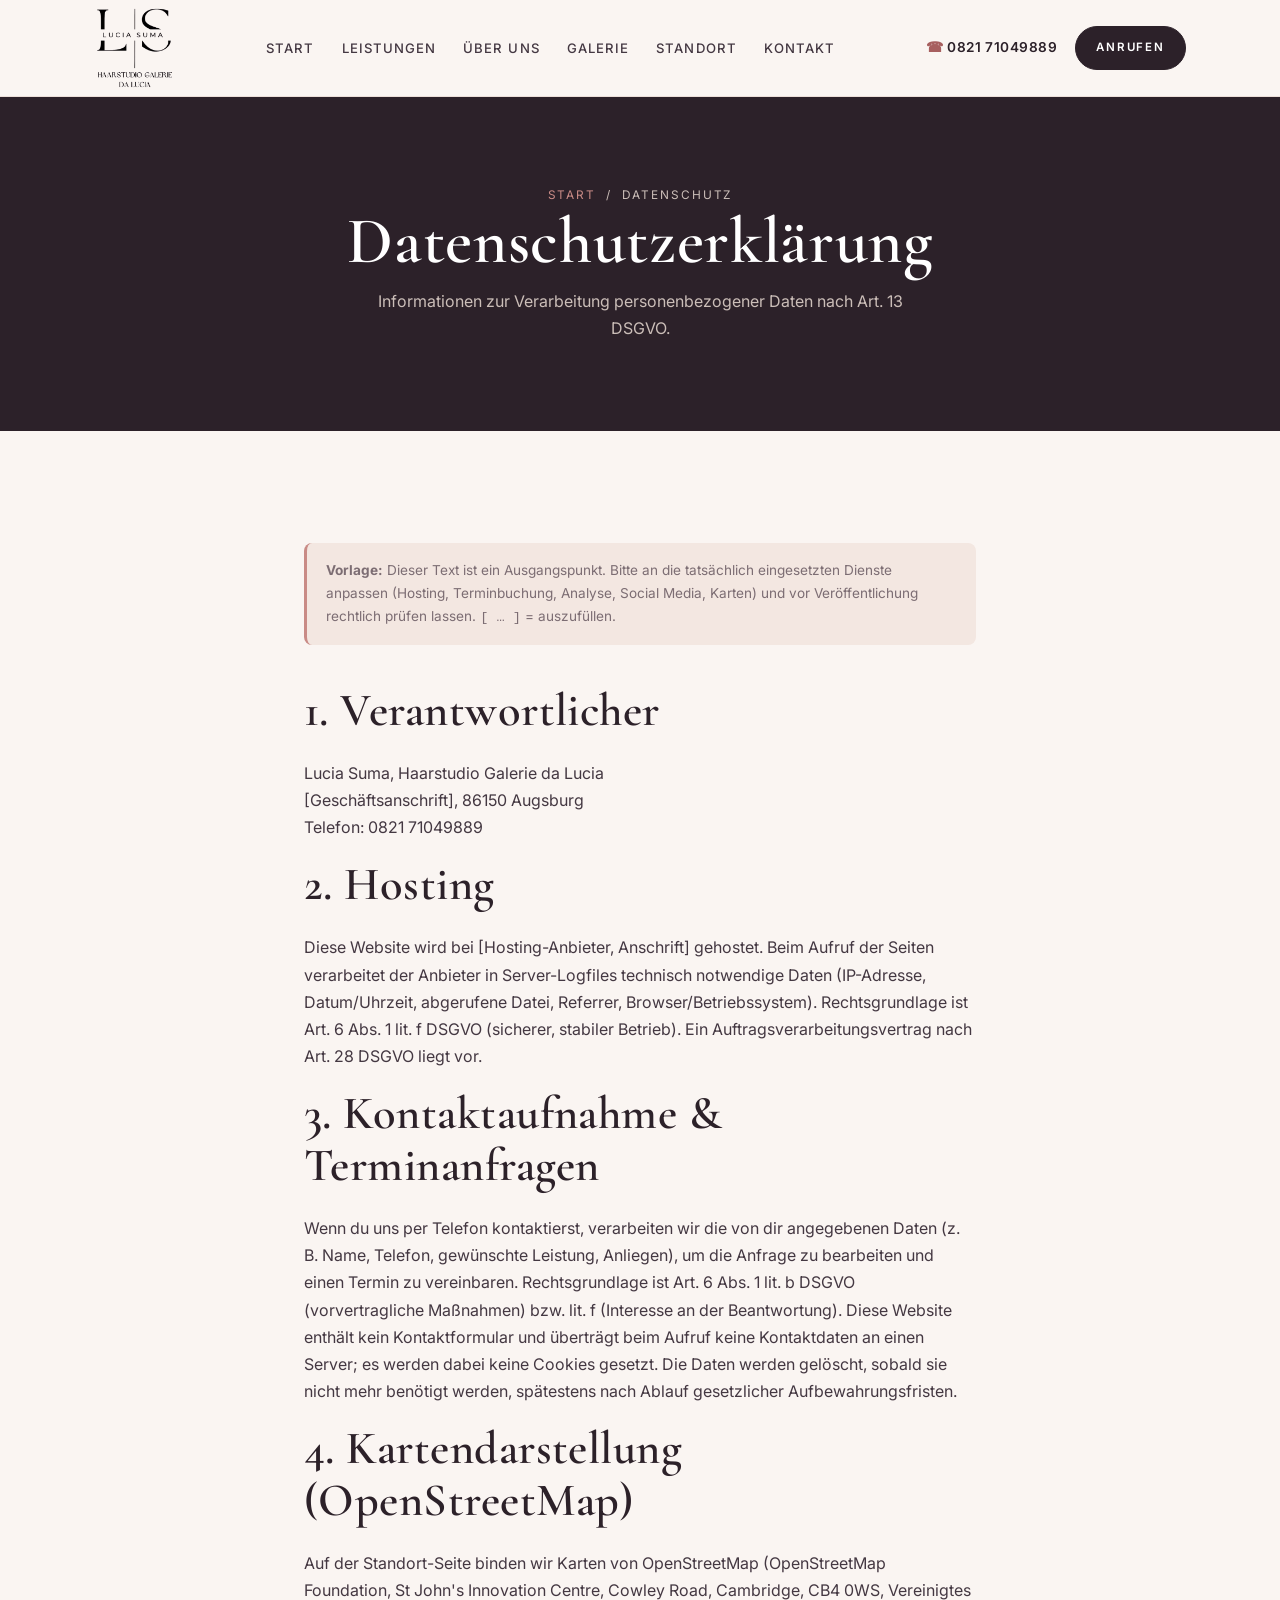
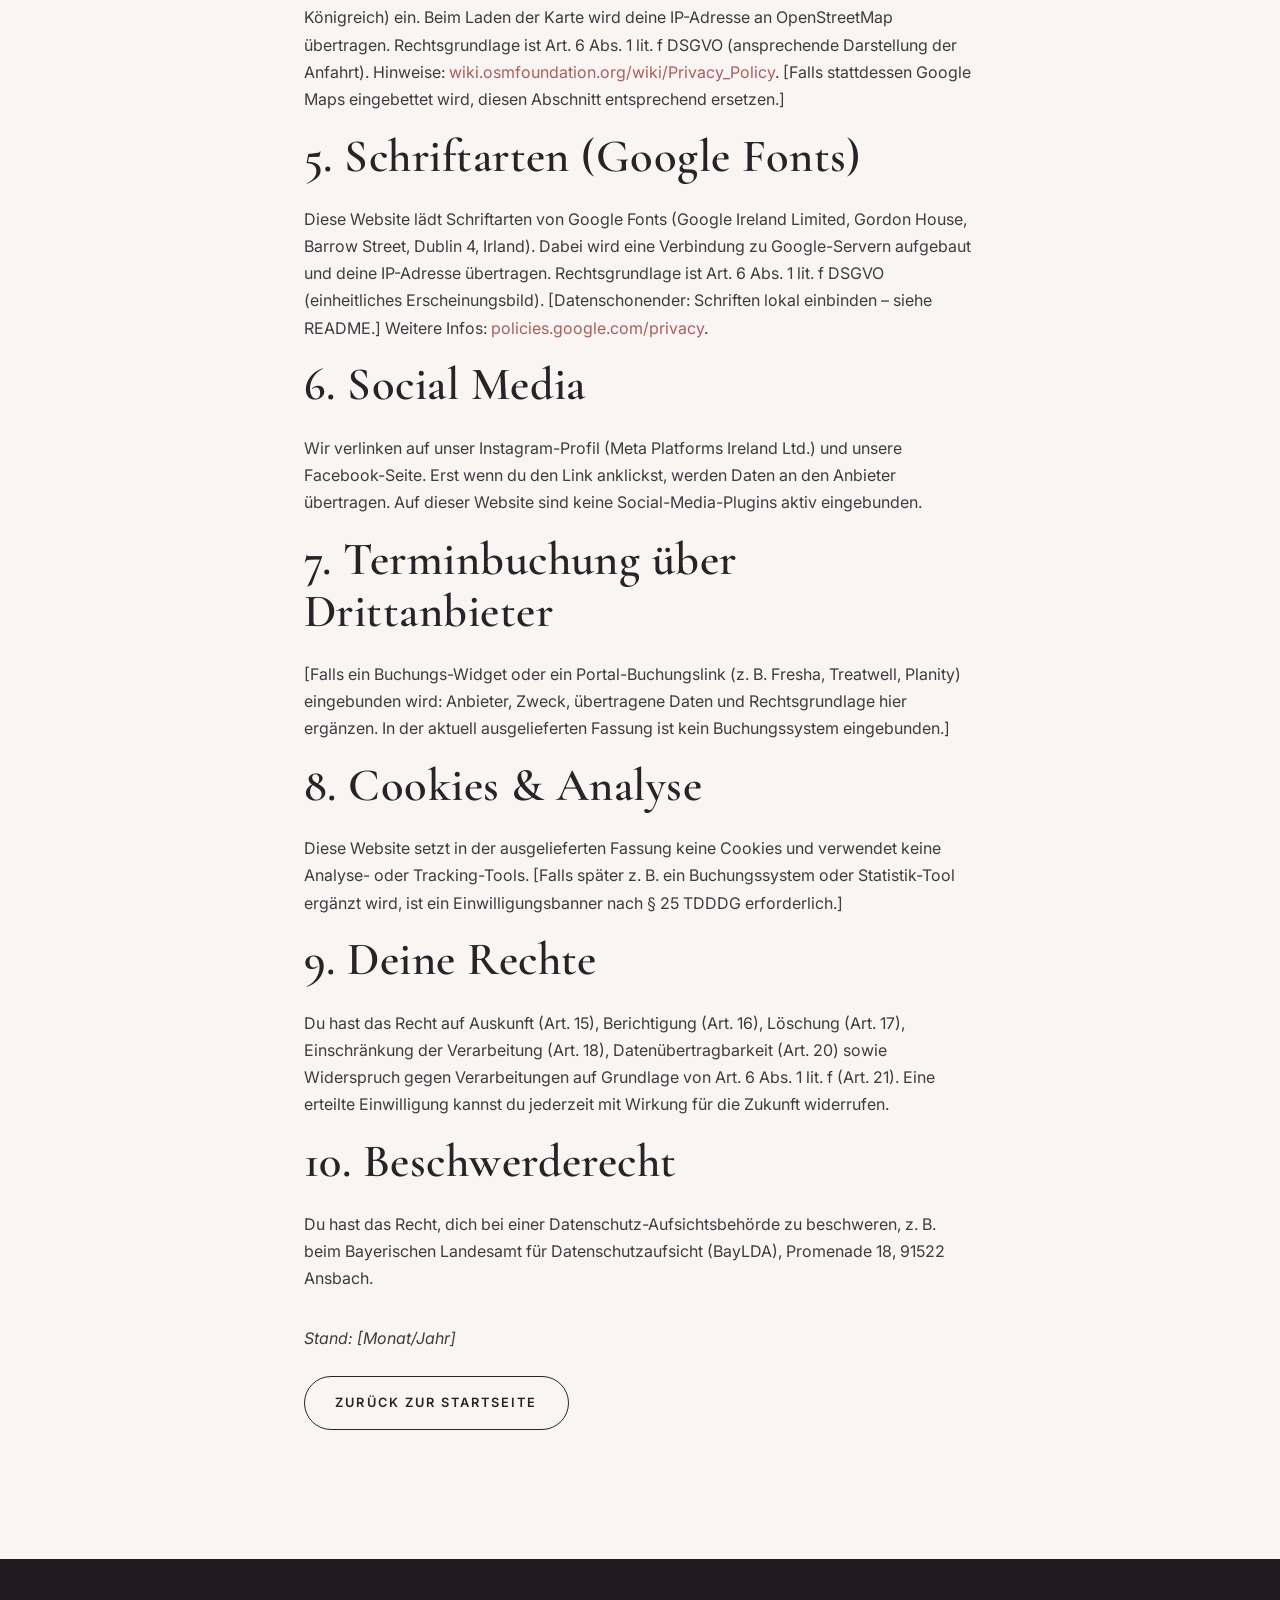
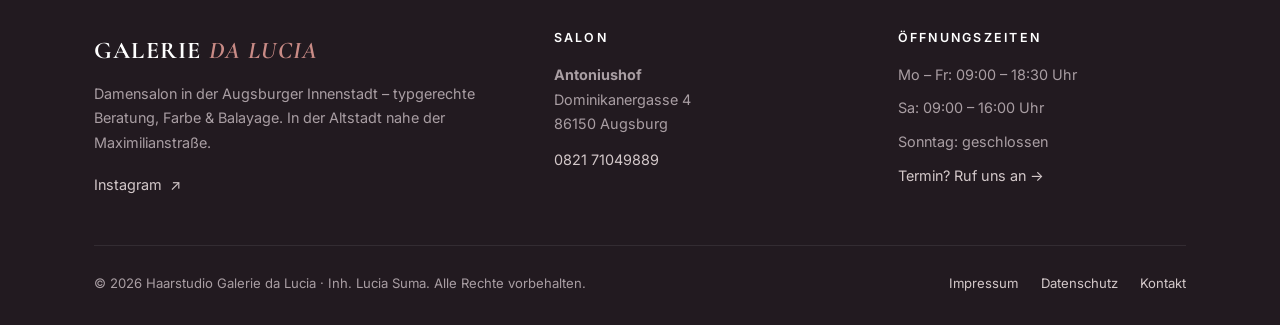
==== datenschutz.html @ c8b7c2e0 "Initial commit: Haarstudio Galerie da Lucia website Co-Authored-By: Claude Sonnet 5 <noreply@anthrop" ====
<!DOCTYPE html>
<html lang="de">
<head>
<meta charset="utf-8">
<meta name="viewport" content="width=device-width, initial-scale=1">
<title>Datenschutzerklärung – Haarstudio Galerie da Lucia</title>
<meta name="description" content="Datenschutzerklärung von Haarstudio Galerie da Lucia, Augsburg.">
<meta name="robots" content="noindex">
<link rel="icon" href="assets/img/favicon.svg" type="image/svg+xml">
<link rel="preconnect" href="https://fonts.googleapis.com">
<link rel="preconnect" href="https://fonts.gstatic.com" crossorigin>
<link href="https://fonts.googleapis.com/css2?family=Cormorant+Garamond:ital,wght@0,500;0,600;0,700;1,500;1,600;1,700&family=Inter:wght@400;500;600&display=swap" rel="stylesheet">
<link rel="stylesheet" href="css/style.css">
</head>
<body>

<header class="site-header">
  <div class="container site-header__inner">
    <a href="index.html" class="brand" aria-label="Haarstudio Galerie da Lucia – Lucia Suma"><img class="brand__logo" src="assets/img/logo.png" width="580" height="601" alt="Haarstudio Galerie da Lucia – Lucia Suma"></a>
    <nav class="nav" id="nav" aria-label="Hauptnavigation">
      <a href="index.html">Start</a>
      <a href="leistungen.html">Leistungen</a>
      <a href="ueber-uns.html">Über uns</a>
      <a href="galerie.html">Galerie</a>
      <a href="standorte.html">Standort</a>
      <a href="kontakt.html">Kontakt</a>
    </nav>
    <div class="header-actions">
      <a href="tel:+4982171049889" class="header-phone">0821 71049889</a>
      <a href="tel:+4982171049889" class="btn btn--sm">Anrufen</a>
      <button class="nav-toggle" aria-label="Menü öffnen" aria-expanded="false" aria-controls="nav"><span></span></button>
    </div>
  </div>
</header>

<main>
  <section class="page-hero">
    <div class="container">
      <p class="breadcrumb"><a href="index.html">Start</a> &nbsp;/&nbsp; Datenschutz</p>
      <h1>Datenschutzerklärung</h1>
      <p>Informationen zur Verarbeitung personenbezogener Daten nach Art. 13 DSGVO.</p>
    </div>
  </section>

  <section>
    <div class="container" style="max-width:760px">

      <p class="price-note" style="margin-bottom:2.5rem">
        <strong>Vorlage:</strong> Dieser Text ist ein Ausgangspunkt. Bitte an die tatsächlich eingesetzten Dienste anpassen (Hosting, Terminbuchung, Analyse, Social Media, Karten) und vor Veröffentlichung rechtlich prüfen lassen. <code>[ … ]</code> = auszufüllen.
      </p>

      <h2>1. Verantwortlicher</h2>
      <p>
        Lucia Suma, Haarstudio Galerie da Lucia<br>
        [Geschäftsanschrift], 86150 Augsburg<br>
        Telefon: 0821 71049889
      </p>

      <h2>2. Hosting</h2>
      <p>Diese Website wird bei [Hosting-Anbieter, Anschrift] gehostet. Beim Aufruf der Seiten verarbeitet der Anbieter in Server-Logfiles technisch notwendige Daten (IP-Adresse, Datum/Uhrzeit, abgerufene Datei, Referrer, Browser/Betriebssystem). Rechtsgrundlage ist Art. 6 Abs. 1 lit. f DSGVO (sicherer, stabiler Betrieb). Ein Auftragsverarbeitungsvertrag nach Art. 28 DSGVO liegt vor.</p>

      <h2>3. Kontaktaufnahme &amp; Terminanfragen</h2>
      <p>Wenn du uns per Telefon kontaktierst, verarbeiten wir die von dir angegebenen Daten (z. B. Name, Telefon, gewünschte Leistung, Anliegen), um die Anfrage zu bearbeiten und einen Termin zu vereinbaren. Rechtsgrundlage ist Art. 6 Abs. 1 lit. b DSGVO (vorvertragliche Maßnahmen) bzw. lit. f (Interesse an der Beantwortung). Diese Website enthält kein Kontaktformular und überträgt beim Aufruf keine Kontaktdaten an einen Server; es werden dabei keine Cookies gesetzt. Die Daten werden gelöscht, sobald sie nicht mehr benötigt werden, spätestens nach Ablauf gesetzlicher Aufbewahrungsfristen.</p>

      <h2>4. Kartendarstellung (OpenStreetMap)</h2>
      <p>Auf der Standort-Seite binden wir Karten von OpenStreetMap (OpenStreetMap Foundation, St John's Innovation Centre, Cowley Road, Cambridge, CB4 0WS, Vereinigtes Königreich) ein. Beim Laden der Karte wird deine IP-Adresse an OpenStreetMap übertragen. Rechtsgrundlage ist Art. 6 Abs. 1 lit. f DSGVO (ansprechende Darstellung der Anfahrt). Hinweise: <a href="https://wiki.osmfoundation.org/wiki/Privacy_Policy" target="_blank" rel="noopener">wiki.osmfoundation.org/wiki/Privacy_Policy</a>. [Falls stattdessen Google Maps eingebettet wird, diesen Abschnitt entsprechend ersetzen.]</p>

      <h2>5. Schriftarten (Google Fonts)</h2>
      <p>Diese Website lädt Schriftarten von Google Fonts (Google Ireland Limited, Gordon House, Barrow Street, Dublin 4, Irland). Dabei wird eine Verbindung zu Google-Servern aufgebaut und deine IP-Adresse übertragen. Rechtsgrundlage ist Art. 6 Abs. 1 lit. f DSGVO (einheitliches Erscheinungsbild). [Datenschonender: Schriften lokal einbinden – siehe README.] Weitere Infos: <a href="https://policies.google.com/privacy" target="_blank" rel="noopener">policies.google.com/privacy</a>.</p>

      <h2>6. Social Media</h2>
      <p>Wir verlinken auf unser Instagram-Profil (Meta Platforms Ireland Ltd.) und unsere Facebook-Seite. Erst wenn du den Link anklickst, werden Daten an den Anbieter übertragen. Auf dieser Website sind keine Social-Media-Plugins aktiv eingebunden.</p>

      <h2>7. Terminbuchung über Drittanbieter</h2>
      <p>[Falls ein Buchungs-Widget oder ein Portal-Buchungslink (z. B. Fresha, Treatwell, Planity) eingebunden wird: Anbieter, Zweck, übertragene Daten und Rechtsgrundlage hier ergänzen. In der aktuell ausgelieferten Fassung ist kein Buchungssystem eingebunden.]</p>

      <h2>8. Cookies &amp; Analyse</h2>
      <p>Diese Website setzt in der ausgelieferten Fassung keine Cookies und verwendet keine Analyse- oder Tracking-Tools. [Falls später z. B. ein Buchungssystem oder Statistik-Tool ergänzt wird, ist ein Einwilligungsbanner nach § 25 TDDDG erforderlich.]</p>

      <h2>9. Deine Rechte</h2>
      <p>Du hast das Recht auf Auskunft (Art. 15), Berichtigung (Art. 16), Löschung (Art. 17), Einschränkung der Verarbeitung (Art. 18), Datenübertragbarkeit (Art. 20) sowie Widerspruch gegen Verarbeitungen auf Grundlage von Art. 6 Abs. 1 lit. f (Art. 21). Eine erteilte Einwilligung kannst du jederzeit mit Wirkung für die Zukunft widerrufen.</p>

      <h2>10. Beschwerderecht</h2>
      <p>Du hast das Recht, dich bei einer Datenschutz-Aufsichtsbehörde zu beschweren, z. B. beim Bayerischen Landesamt für Datenschutzaufsicht (BayLDA), Promenade 18, 91522 Ansbach.</p>

      <p style="margin-top:2rem"><em>Stand: [Monat/Jahr]</em></p>
      <p style="margin-top:1.5rem"><a href="index.html" class="btn btn--ghost">Zurück zur Startseite</a></p>
    </div>
  </section>
</main>

<footer class="site-footer">
  <div class="container">
    <div class="footer-grid">
      <div>
        <div class="footer-brand">Galerie <span>da&nbsp;Lucia</span></div>
        <p>Damensalon in der Augsburger Innenstadt – typgerechte Beratung, Farbe &amp; Balayage. In der Altstadt nahe der Maximilianstraße.</p>
        <a href="https://www.instagram.com/haarstudio_galerie_da_lucia/" target="_blank" rel="noopener">Instagram &nbsp;↗</a>
      </div>
      <div>
        <h4>Salon</h4>
        <ul>
          <li><strong>Antoniushof</strong><br>Dominikanergasse 4<br>86150 Augsburg</li>
          <li style="margin-top:.7rem"><a href="tel:+4982171049889">0821 71049889</a></li>
        </ul>
      </div>
      <div>
        <h4>Öffnungszeiten</h4>
        <ul>
          <li>Mo – Fr: 09:00 – 18:30 Uhr</li>
          <li>Sa: 09:00 – 16:00 Uhr</li>
          <li>Sonntag: geschlossen</li>
          <li style="margin-top:.6rem"><a href="tel:+4982171049889">Termin? Ruf uns an →</a></li>
        </ul>
      </div>
    </div>
    <div class="footer-bottom">
      <span>© <span data-year>2026</span> Haarstudio Galerie da Lucia · Inh. Lucia Suma. Alle Rechte vorbehalten.</span>
      <nav>
        <a href="impressum.html">Impressum</a>
        <a href="datenschutz.html">Datenschutz</a>
        <a href="kontakt.html">Kontakt</a>
      </nav>
    </div>
  </div>
</footer>

<script src="js/main.js"></script>
</body>
</html>
---- css/style.css ----
/* =========================================================
   Haarstudio Galerie da Lucia – Stylesheet
   Damensalon · Augsburg · Antoniushof (nahe Maximilianstraße)
   ========================================================= */

/* ---------- Design Tokens ---------- */
:root {
  --ink:        #2c2129;
  --ink-soft:   #443842;
  --muted:      #7c6d73;
  --line:       #ecdfd9;
  --paper:      #faf5f2;
  --paper-2:    #f3e7e1;
  --white:      #ffffff;

  --rose:       #c98b86;
  --rose-dark:  #a75f5f;
  --rose-tint:  #f4e3df;
  --gold:       #c7a875;
  --gold-dark:  #a9884f;

  --maxw: 1180px;
  --gutter: clamp(1.1rem, 4vw, 2.75rem);
  --radius: 8px;
  --radius-lg: 16px;
  --shadow: 0 20px 55px -24px rgba(44, 33, 41, .38);
  --shadow-sm: 0 12px 32px -20px rgba(44, 33, 41, .45);

  --font-head: "Cormorant Garamond", "Iowan Old Style", Georgia, serif;
  --font-body: "Inter", -apple-system, BlinkMacSystemFont, "Segoe UI", Roboto, sans-serif;

  --ease: cubic-bezier(.4, 0, .2, 1);
}

/* ---------- Reset / Base ---------- */
* { box-sizing: border-box; }

html { scroll-behavior: smooth; -webkit-text-size-adjust: 100%; }

body {
  margin: 0;
  font-family: var(--font-body);
  font-size: 1rem;
  line-height: 1.7;
  color: var(--ink-soft);
  background: var(--paper);
  -webkit-font-smoothing: antialiased;
}

img { max-width: 100%; height: auto; display: block; }

a { color: var(--rose-dark); text-decoration: none; transition: color .2s var(--ease); }
a:hover { color: var(--ink); }

h1, h2, h3, h4 {
  font-family: var(--font-head);
  color: var(--ink);
  font-weight: 600;
  line-height: 1.12;
  margin: 0 0 .5em;
  letter-spacing: .01em;
}

h1 { font-size: clamp(2.4rem, 6vw, 4.1rem); }
h2 { font-size: clamp(1.9rem, 4.4vw, 2.9rem); }
h3 { font-size: clamp(1.25rem, 2.6vw, 1.6rem); }

p { margin: 0 0 1.1rem; }

ul { margin: 0 0 1.1rem; padding-left: 1.2rem; }

hr { border: 0; border-top: 1px solid var(--line); margin: 2.5rem 0; }

.container {
  width: 100%;
  max-width: var(--maxw);
  margin-inline: auto;
  padding-inline: var(--gutter);
}

section { padding-block: clamp(3.5rem, 9vw, 7rem); }

.section-tint { background: var(--paper-2); }
.section-ink {
  background: var(--ink);
  color: #e6dbd4;
}
.section-ink h1, .section-ink h2, .section-ink h3 { color: var(--white); }

.eyebrow {
  display: inline-block;
  font-family: var(--font-body);
  font-size: .74rem;
  letter-spacing: .28em;
  text-transform: uppercase;
  color: var(--rose-dark);
  margin-bottom: 1rem;
  font-weight: 600;
}
.section-ink .eyebrow { color: var(--rose); }

.lead {
  font-size: clamp(1.05rem, 2vw, 1.22rem);
  color: var(--muted);
  max-width: 60ch;
}
.section-ink .lead { color: #ccbfb9; }

.text-center { text-align: center; }
.mx-auto { margin-inline: auto; }

/* ---------- Buttons ---------- */
.btn {
  display: inline-flex;
  align-items: center;
  gap: .55rem;
  padding: .95rem 1.9rem;
  font-family: var(--font-body);
  font-size: .8rem;
  font-weight: 600;
  letter-spacing: .16em;
  text-transform: uppercase;
  border: 1px solid var(--ink);
  background: var(--ink);
  color: var(--white);
  border-radius: 999px;
  cursor: pointer;
  transition: background .22s var(--ease), color .22s var(--ease), border-color .22s var(--ease), transform .22s var(--ease);
}
.btn:hover { background: var(--rose-dark); border-color: var(--rose-dark); color: var(--white); transform: translateY(-2px); }

.btn--ghost { background: transparent; color: var(--ink); }
.btn--ghost:hover { background: var(--ink); color: var(--white); }

.btn--light {
  background: var(--white);
  color: var(--ink);
  border-color: var(--white);
}
.btn--light:hover { background: var(--rose); border-color: var(--rose); color: var(--ink); }

.btn--sm { padding: .7rem 1.25rem; font-size: .72rem; }

/* ---------- Header ---------- */
.site-header {
  position: sticky;
  top: 0;
  z-index: 100;
  background: rgba(250, 245, 242, .92);
  backdrop-filter: blur(10px);
  border-bottom: 1px solid var(--line);
  transition: transform .35s ease;
  will-change: transform;
}
.site-header.is-hidden {
  transform: translateY(-100%);
}
body.nav-open .site-header {
  transform: none;
}
@media (prefers-reduced-motion: reduce) {
  .site-header { transition: none; }
}
.site-header__inner {
  display: flex;
  align-items: center;
  justify-content: space-between;
  gap: 1.5rem;
  min-height: 96px;
}
.brand {
  display: inline-flex;
  align-items: center;
  flex: none;
  line-height: 0;
}
.brand__logo {
  display: block;
  height: 84px;
  width: auto;
}

.nav {
  display: flex;
  align-items: center;
  gap: 1.7rem;
}
.nav a {
  font-size: .82rem;
  font-weight: 500;
  letter-spacing: .08em;
  color: var(--ink-soft);
  text-transform: uppercase;
  padding: .3rem 0;
  position: relative;
}
.nav a::after {
  content: "";
  position: absolute;
  left: 0; bottom: -3px;
  width: 0; height: 1.5px;
  background: var(--rose-dark);
  transition: width .25s var(--ease);
}
.nav a:hover::after,
.nav a[aria-current="page"]::after { width: 100%; }
.nav a[aria-current="page"] { color: var(--ink); }

.header-actions { display: flex; align-items: center; gap: 1.1rem; }
.header-phone {
  font-weight: 600;
  font-size: .85rem;
  letter-spacing: .04em;
  color: var(--ink);
  white-space: nowrap;
}
.header-phone::before { content: "\260E  "; color: var(--rose-dark); }

.nav-toggle {
  display: none;
  width: 44px; height: 44px;
  border: 1px solid var(--line);
  background: var(--white);
  border-radius: var(--radius);
  cursor: pointer;
  padding: 0;
}
.nav-toggle span,
.nav-toggle span::before,
.nav-toggle span::after {
  display: block;
  width: 20px; height: 2px;
  background: var(--ink);
  margin-inline: auto;
  position: relative;
  transition: transform .25s var(--ease), opacity .25s var(--ease);
}
.nav-toggle span::before { content: ""; position: absolute; top: -6px; left: 0; }
.nav-toggle span::after  { content: ""; position: absolute; top: 6px;  left: 0; }
.nav-open .nav-toggle span { background: transparent; }
.nav-open .nav-toggle span::before { transform: translateY(6px) rotate(45deg); }
.nav-open .nav-toggle span::after  { transform: translateY(-6px) rotate(-45deg); }

/* ---------- Hero ---------- */
.hero {
  position: relative;
  min-height: min(88vh, 780px);
  display: flex;
  align-items: flex-end;
  color: var(--white);
  overflow: hidden;
}
.hero__bg { position: absolute; inset: 0; z-index: 0; }
.hero__img {
  width: 100%;
  height: 100%;
  object-fit: cover;
  object-position: center;
  display: block;
}
.hero__bg::after {
  content: "";
  position: absolute;
  inset: 0;
  background:
    linear-gradient(
      95deg,
      rgba(28, 21, 26, .58) 0%,
      rgba(28, 21, 26, .38) 34%,
      rgba(28, 21, 26, .12) 64%,
      rgba(28, 21, 26, .02) 100%
    ),
    linear-gradient(
      180deg,
      rgba(28, 21, 26, .06) 0%,
      rgba(28, 21, 26, .16) 45%,
      rgba(28, 21, 26, .60) 100%
    );
}
.hero__inner {
  position: relative;
  z-index: 1;
  padding-block: clamp(2.5rem, 8vw, 5.5rem);
}
.hero h1 {
  color: var(--white);
  max-width: 18ch;
  margin-bottom: .35em;
  text-shadow: 0 2px 20px rgba(28, 21, 26, .4);
}
.hero h1 em { font-style: italic; color: var(--rose); }
.hero p {
  max-width: 50ch;
  font-size: clamp(1rem, 2vw, 1.2rem);
  color: #f3ece8;
  text-shadow: 0 1px 3px rgba(28, 21, 26, .55), 0 2px 18px rgba(28, 21, 26, .5);
}
.hero__cta { display: flex; flex-wrap: wrap; gap: 1rem; margin-top: 1.8rem; }
.hero .btn--ghost {
  background: transparent;
  color: var(--white);
  border-color: rgba(255, 255, 255, .6);
}
.hero .btn--ghost:hover { background: var(--white); color: var(--ink); border-color: var(--white); }

.rating-badge {
  display: inline-flex;
  align-items: center;
  gap: .7rem;
  background: rgba(255,255,255,.12);
  border: 1px solid rgba(255,255,255,.28);
  backdrop-filter: blur(4px);
  padding: .6rem 1.1rem;
  border-radius: 999px;
  font-size: .85rem;
  margin-bottom: 1.6rem;
}
.rating-badge .stars { color: var(--rose); letter-spacing: .1em; }
.rating-badge strong { font-weight: 600; }

/* ---------- Info Bar ---------- */
.infobar {
  background: var(--ink);
  color: #e6dbd4;
  font-size: .82rem;
  letter-spacing: .04em;
}
.infobar .container {
  display: flex;
  flex-wrap: wrap;
  gap: .6rem 2.2rem;
  justify-content: center;
  padding-block: .9rem;
  text-align: center;
}
.infobar strong { color: var(--white); font-weight: 600; }
.infobar span { display: inline-flex; align-items: center; gap: .5rem; }

/* ---------- Layout helpers ---------- */
.split {
  display: grid;
  grid-template-columns: 1fr 1fr;
  gap: clamp(2rem, 6vw, 4.5rem);
  align-items: center;
}
.split--media-right .split__media { order: 2; }
.split__media img {
  border-radius: var(--radius-lg);
  box-shadow: var(--shadow);
  width: 100%;
  object-fit: cover;
}

.section-head { max-width: 46rem; margin-bottom: clamp(2rem, 5vw, 3.5rem); }
.section-head.text-center { margin-inline: auto; }

/* ---------- Stat row ---------- */
.stats {
  display: grid;
  grid-template-columns: repeat(3, 1fr);
  gap: clamp(1.5rem, 4vw, 3rem);
  text-align: center;
}
.stat__num {
  font-family: var(--font-head);
  font-size: clamp(2.4rem, 5vw, 3.4rem);
  color: var(--rose);
  line-height: 1;
  display: block;
}
.stat__label {
  font-size: .78rem;
  letter-spacing: .18em;
  text-transform: uppercase;
  color: var(--muted);
}
.section-ink .stat__label { color: #cbbeb8; }

/* ---------- Service cards ---------- */
.card-grid {
  display: grid;
  grid-template-columns: repeat(auto-fit, minmax(260px, 1fr));
  gap: clamp(1.2rem, 3vw, 2rem);
}
.card-grid--4 { grid-template-columns: 1fr; }
@media (min-width: 640px) { .card-grid--4 { grid-template-columns: repeat(2, 1fr); } }
@media (min-width: 1080px) { .card-grid--4 { grid-template-columns: repeat(4, 1fr); } }
.service-card {
  border-top: 1px solid var(--line);
  padding-top: 1.6rem;
}
.service-card__icon {
  width: 22px; height: 22px;
  display: grid; place-items: center;
  color: var(--rose-dark);
  margin-bottom: 1rem;
}
.service-card__icon svg { width: 22px; height: 22px; }
.service-card h3 { margin-bottom: .5rem; font-size: 1.2rem; }
.service-card p { font-size: .95rem; color: var(--muted); margin-bottom: 0; line-height: 1.6; }

/* Helle Ghost-Variante für dunkle (.section-ink) Abschnitte */
.service-card--ghost {
  border-top: 1px solid rgba(255, 255, 255, .18);
}
.service-card--ghost .service-card__icon {
  color: var(--rose);
}
.service-card--ghost h3 { color: var(--white); }
.service-card--ghost p { color: #cbbeb8; }

/* ---------- Leistungen-Index (Startseite) ---------- */
.services {
  display: grid;
  grid-template-columns: minmax(0, 20rem) 1fr;
  gap: clamp(2rem, 7vw, 6rem);
  align-items: start;
}
.services__intro { position: sticky; top: 7.5rem; }
.services__intro .eyebrow { margin-bottom: 1rem; }
.services__intro h2 { margin-bottom: .6rem; }
.services__intro .btn { margin-top: 1.6rem; }

.services__list {
  list-style: none;
  margin: 0;
  padding: 0;
  border-top: 1px solid var(--line);
}
.service-row {
  display: grid;
  grid-template-columns: 3rem 1fr;
  gap: 0 1.75rem;
  padding: 1.6rem 0;
  border-bottom: 1px solid var(--line);
  transition: padding-left .3s var(--ease), border-color .3s var(--ease);
}
.service-row:hover { padding-left: .5rem; border-bottom-color: var(--rose); }
.service-row__no {
  font-family: var(--font-head);
  font-size: 1.05rem;
  font-weight: 600;
  color: var(--rose);
  letter-spacing: .08em;
  padding-top: .5rem;
}
.service-row__body h3 {
  font-size: clamp(1.35rem, 2.6vw, 1.8rem);
  font-weight: 600;
  line-height: 1.15;
  margin-bottom: .35rem;
}
.service-row__body p {
  color: var(--muted);
  font-size: .97rem;
  max-width: 48ch;
  margin: 0;
}
@media (max-width: 860px) {
  .services { grid-template-columns: 1fr; gap: 2.25rem; }
  .services__intro { position: static; }
}
@media (max-width: 460px) {
  .service-row { grid-template-columns: 1fr; gap: .3rem; }
  .service-row__no { padding-top: 0; }
}

/* ---------- Price list ---------- */
.price-block { margin-bottom: 3rem; }
.price-block h3 {
  padding-bottom: .6rem;
  border-bottom: 2px solid var(--rose);
  display: inline-block;
  margin-bottom: 1.4rem;
}
.price-list { list-style: none; margin: 0; padding: 0; }
.price-list li {
  display: flex;
  align-items: baseline;
  gap: 1rem;
  padding: .85rem 0;
  border-bottom: 1px dashed var(--line);
}
.price-list .name { font-weight: 500; color: var(--ink); }
.price-list .desc { display: block; font-size: .85rem; color: var(--muted); font-weight: 400; }
.price-list .dots {
  flex: 1;
  border-bottom: 1px dotted var(--line);
  transform: translateY(-4px);
}
.price-list .price { font-weight: 600; color: var(--rose-dark); white-space: nowrap; }

.price-note {
  font-size: .85rem;
  color: var(--muted);
  background: var(--paper-2);
  border-left: 3px solid var(--rose);
  padding: 1rem 1.2rem;
  border-radius: var(--radius);
}

/* ---------- Gallery ---------- */
.gallery-grid {
  display: grid;
  grid-template-columns: repeat(3, 1fr);
  gap: 16px;
}
.gallery-grid a {
  display: block;
  overflow: hidden;
  border-radius: var(--radius);
  aspect-ratio: 1 / 1;
}
.gallery-grid img {
  width: 100%; height: 100%;
  object-fit: cover;
  transition: transform .5s var(--ease);
}
.gallery-grid a:hover img { transform: scale(1.06); }

/* Lightbox */
.lightbox {
  position: fixed;
  inset: 0;
  background: rgba(28, 22, 26, .93);
  display: none;
  align-items: center;
  justify-content: center;
  z-index: 200;
  padding: 5vw;
}
.lightbox.open { display: flex; }
.lightbox img {
  max-width: 100%;
  max-height: 90vh;
  border-radius: var(--radius);
  box-shadow: var(--shadow);
}
.lightbox__close {
  position: absolute;
  top: 1.4rem; right: 1.8rem;
  background: none; border: 0;
  color: var(--white);
  font-size: 2.4rem;
  line-height: 1;
  cursor: pointer;
}

/* ---------- Testimonials ---------- */
.quote-grid {
  display: grid;
  grid-template-columns: repeat(auto-fit, minmax(280px, 1fr));
  gap: clamp(1.2rem, 3vw, 2rem);
}
.quote-card {
  background: var(--white);
  border: 1px solid var(--line);
  border-radius: var(--radius-lg);
  padding: 2rem 1.9rem;
}
.quote-card .stars { color: var(--rose); letter-spacing: .12em; margin-bottom: .8rem; }
.quote-card blockquote {
  margin: 0 0 1.2rem;
  font-family: var(--font-head);
  font-size: 1.2rem;
  font-style: italic;
  color: var(--ink);
  line-height: 1.4;
}
.quote-card cite { font-style: normal; font-size: .85rem; letter-spacing: .06em; color: var(--muted); }

/* ---------- Team ---------- */
.team-grid {
  display: grid;
  grid-template-columns: repeat(auto-fit, minmax(220px, 1fr));
  gap: clamp(1.4rem, 4vw, 2.5rem);
}
.team-member img {
  border-radius: var(--radius-lg);
  aspect-ratio: 3 / 4;
  object-fit: cover;
  margin-bottom: 1rem;
  box-shadow: var(--shadow-sm);
}
.team-member h3 { margin-bottom: .1rem; }
.team-member .role { font-size: .8rem; letter-spacing: .16em; text-transform: uppercase; color: var(--rose-dark); }

/* ---------- Team-Slider ---------- */
.team-slider {
  max-width: 380px;
  margin: 0 auto;
}
.team-slider:focus-visible {
  outline: 2px solid var(--rose-dark);
  outline-offset: 6px;
  border-radius: var(--radius);
}
.team-slider__viewport { overflow: hidden; }
.team-slider__track {
  display: flex;
  transition: transform .55s var(--ease);
  will-change: transform;
}
.team-slide {
  flex: 0 0 100%;
  min-width: 0;
  padding: .3rem;
}
.team-slide__card {
  margin: 0;
  text-align: center;
}
.team-slide__photo {
  height: clamp(240px, 38vh, 360px);
  border-radius: var(--radius-lg);
  overflow: hidden;
  background: var(--paper-2);
  box-shadow: var(--shadow-sm);
}
.team-slide__photo img {
  width: 100%;
  height: 100%;
  object-fit: cover;
  display: block;
}
.team-slide__photo--empty {
  display: grid;
  place-items: center;
  color: var(--muted);
  font-size: .8rem;
  letter-spacing: .14em;
  text-transform: uppercase;
}
.team-slide__body { padding: 1rem .5rem 0; }
.team-slide__body h3 { margin-bottom: .1rem; font-size: 1.4rem; }
.team-slide__body .role {
  font-size: .74rem;
  letter-spacing: .16em;
  text-transform: uppercase;
  color: var(--rose-dark);
  margin-bottom: .6rem;
}
.team-slide__story { color: var(--muted); margin: 0; font-size: .92rem; }

.team-slider__controls {
  display: flex;
  align-items: center;
  justify-content: center;
  gap: 1.1rem;
  margin-top: 1.2rem;
}
.team-slider__nav {
  width: 40px;
  height: 40px;
  flex: none;
  display: grid;
  place-items: center;
  border-radius: 50%;
  border: 1px solid var(--line);
  background: var(--white);
  color: var(--ink);
  font-size: 1.5rem;
  line-height: 1;
  cursor: pointer;
  box-shadow: var(--shadow-sm);
  transition: background .2s var(--ease), color .2s var(--ease), border-color .2s var(--ease);
}
.team-slider__nav:hover {
  background: var(--rose);
  color: var(--white);
  border-color: var(--rose);
}
.team-slider__dots {
  display: flex;
  gap: .5rem;
}
.team-slider__dot {
  width: 9px;
  height: 9px;
  padding: 0;
  border: 0;
  border-radius: 50%;
  background: var(--line);
  cursor: pointer;
  transition: background .2s var(--ease), transform .2s var(--ease);
}
.team-slider__dot.is-active {
  background: var(--rose-dark);
  transform: scale(1.3);
}
@media (prefers-reduced-motion: reduce) {
  .team-slider__track { transition: none; }
}
.section--tight { padding-block: clamp(2.4rem, 6vw, 4rem); }
.section--tight .section-head { margin-bottom: clamp(1.2rem, 3vw, 2rem); }

/* ---------- Preistabellen ---------- */
.price-section { margin-bottom: clamp(2.4rem, 6vw, 3.6rem); }
.price-section > h3 { margin-bottom: .3rem; }
.price-section__hint {
  color: var(--muted);
  font-size: .9rem;
  margin: 0 0 1.1rem;
}
.price-table-wrap { overflow-x: auto; }
.price-table {
  width: 100%;
  min-width: 420px;
  border-collapse: collapse;
  font-size: .96rem;
}
.price-table thead th {
  font-family: var(--font-body);
  font-weight: 600;
  font-size: .7rem;
  letter-spacing: .12em;
  text-transform: uppercase;
  color: var(--rose-dark);
  text-align: right;
  padding: 0 0 .6rem;
  border-bottom: 1px solid var(--line);
}
.price-table thead th:first-child { text-align: left; }
.price-table tbody th {
  font-family: var(--font-body);
  font-weight: 500;
  text-align: left;
  color: var(--ink);
  padding: .7rem 1.2rem .7rem 0;
  border-bottom: 1px solid var(--line);
}
.price-table tbody td {
  text-align: right;
  white-space: nowrap;
  color: var(--ink-soft);
  padding: .7rem 0 .7rem 1.2rem;
  border-bottom: 1px solid var(--line);
  font-variant-numeric: tabular-nums;
}
.price-table tbody tr:last-child th,
.price-table tbody tr:last-child td { border-bottom: 0; }
.price-table .sub {
  display: block;
  font-size: .8rem;
  font-weight: 400;
  color: var(--muted);
}
.price-table .pt-none { color: var(--muted); }

/* ---------- Galerie-Slider ---------- */
.gallery-slider {
  position: relative;
  max-width: 780px;
  margin: 0 auto;
}
.gallery-slider:focus-visible {
  outline: 2px solid var(--rose-dark);
  outline-offset: 6px;
  border-radius: var(--radius-lg);
}
.gallery-slider__viewport {
  overflow: hidden;
  border-radius: var(--radius-lg);
  box-shadow: var(--shadow-sm);
  background: var(--paper-2);
}
.gallery-slider__track {
  display: flex;
  transition: transform .55s var(--ease);
  will-change: transform;
}
.gallery-slide {
  flex: 0 0 100%;
  min-width: 0;
}
.gallery-slide a,
.gallery-slide img {
  display: block;
  width: 100%;
}
.gallery-slide img {
  height: clamp(320px, 56vh, 540px);
  object-fit: cover;
}
.gallery-slider__nav {
  position: absolute;
  top: 50%;
  transform: translateY(-50%);
  width: 42px;
  height: 42px;
  display: grid;
  place-items: center;
  border-radius: 50%;
  border: 0;
  background: rgba(255, 255, 255, .9);
  color: var(--ink);
  font-size: 1.5rem;
  line-height: 1;
  cursor: pointer;
  box-shadow: var(--shadow-sm);
  transition: background .2s var(--ease), color .2s var(--ease);
  z-index: 2;
}
.gallery-slider__nav:hover { background: var(--rose); color: var(--white); }
.gallery-slider__nav--prev { left: 12px; }
.gallery-slider__nav--next { right: 12px; }
.gallery-slider__controls {
  display: flex;
  flex-direction: column;
  align-items: center;
  gap: .9rem;
  margin-top: 1.2rem;
}
.gallery-slider__count {
  margin: 0;
  font-size: .82rem;
  letter-spacing: .14em;
  color: var(--muted);
}
.gallery-slider__dots {
  display: flex;
  flex-wrap: wrap;
  justify-content: center;
  gap: .45rem;
}
.gallery-slider__dot {
  width: 8px;
  height: 8px;
  padding: 0;
  border: 0;
  border-radius: 50%;
  background: var(--line);
  cursor: pointer;
  transition: background .2s var(--ease), transform .2s var(--ease);
}
.gallery-slider__dot.is-active { background: var(--rose-dark); transform: scale(1.3); }
.gallery-slider__hint {
  margin: 1rem 0 0;
  font-size: .82rem;
  color: var(--muted);
}
@media (prefers-reduced-motion: reduce) {
  .gallery-slider__track { transition: none; }
}

/* ---------- Social-Media-Band ---------- */
.social-band {
  display: grid;
  gap: clamp(1.5rem, 4vw, 3rem);
  align-items: center;
}
@media (min-width: 820px) {
  .social-band { grid-template-columns: 1fr 1fr; }
}
.social-band__intro .lead { margin-bottom: 0; }
.social-band__links {
  display: grid;
  gap: 1rem;
}
.social-card {
  display: flex;
  align-items: center;
  gap: 1rem;
  padding: 1.05rem 1.2rem;
  background: var(--white);
  border: 1px solid var(--line);
  border-radius: var(--radius-lg);
  box-shadow: var(--shadow-sm);
  color: var(--ink);
  transition: transform .2s var(--ease), box-shadow .2s var(--ease);
}
.social-card:hover {
  transform: translateY(-2px);
  box-shadow: var(--shadow);
  color: var(--ink);
}
.social-card__icon {
  flex: none;
  width: 44px;
  height: 44px;
  display: grid;
  place-items: center;
  border-radius: 50%;
  background: var(--rose-tint);
  color: var(--rose-dark);
}
.social-card__icon svg { width: 22px; height: 22px; display: block; }
.social-card__text {
  display: flex;
  flex-direction: column;
  line-height: 1.3;
}
.social-card__text strong { font-family: var(--font-body); font-size: .95rem; }
.social-card__text span { font-size: .85rem; color: var(--muted); }
.social-card__go { margin-left: auto; color: var(--rose-dark); font-size: 1rem; }

/* ---------- Hours table ---------- */
.hours-table { width: 100%; border-collapse: collapse; font-size: .95rem; }
.hours-table th,
.hours-table td {
  padding: .85rem .4rem;
  border-bottom: 1px solid var(--line);
  text-align: left;
}
.hours-table th { font-weight: 500; color: var(--ink); font-family: var(--font-body); }
.hours-table td { text-align: right; color: var(--muted); font-variant-numeric: tabular-nums; }
.hours-table tr.today th,
.hours-table tr.today td { color: var(--rose-dark); font-weight: 700; }
.hours-table tr.closed td { color: var(--muted); font-style: italic; }

/* ---------- Locations ---------- */
.location-card {
  background: var(--white);
  border: 1px solid var(--line);
  border-radius: var(--radius-lg);
  overflow: hidden;
  box-shadow: var(--shadow-sm);
}
.location-card__body { padding: clamp(1.6rem, 4vw, 2.4rem); }
.location-card__tag {
  display: inline-block;
  font-size: .7rem;
  letter-spacing: .2em;
  text-transform: uppercase;
  font-weight: 600;
  color: var(--rose-dark);
  background: var(--rose-tint);
  padding: .35rem .8rem;
  border-radius: 999px;
  margin-bottom: 1rem;
}
.location-card .map-embed { border: 0; border-bottom: 1px solid var(--line); border-radius: 0; }
.location-stack { display: grid; gap: clamp(1.5rem, 4vw, 2.5rem); }
@media (min-width: 900px) { .location-stack { grid-template-columns: 1fr 1fr; } }

/* ---------- Contact ---------- */
.contact-grid {
  display: grid;
  grid-template-columns: 1fr 1fr;
  gap: clamp(2rem, 6vw, 4rem);
}
.contact-detail { display: flex; gap: 1rem; margin-bottom: 1.6rem; }
.contact-detail .ico {
  flex: none;
  width: 40px; height: 40px;
  display: grid; place-items: center;
  border-radius: 50%;
  background: var(--rose-tint);
  color: var(--rose-dark);
}
.contact-detail h3 { font-size: 1rem; font-family: var(--font-body); font-weight: 600; margin-bottom: .15rem; }
.contact-detail p { margin: 0; color: var(--muted); }

/* Termin nur telefonisch – Anruf-Karte */
.call-card {
  background: var(--white);
  border: 1px solid var(--line);
  border-radius: var(--radius-lg);
  box-shadow: var(--shadow-sm);
  padding: clamp(1.6rem, 4vw, 2.4rem);
  text-align: center;
}
.call-card .eyebrow { justify-content: center; }
.call-card h2 { margin-bottom: .4rem; }
.call-card__lead { color: var(--muted); margin: 0 auto 1.6rem; max-width: 34ch; }
.call-card__phone {
  display: inline-block;
  font-family: var(--font-head);
  font-size: clamp(1.9rem, 6vw, 2.6rem);
  font-weight: 700;
  letter-spacing: .01em;
  color: var(--ink);
  margin: .2rem 0 .3rem;
}
.call-card__phone:hover { color: var(--rose-dark); }
.call-card .btn { margin-top: .4rem; }
.call-card__hint {
  margin: 1.4rem auto 0;
  padding-top: 1.2rem;
  border-top: 1px solid var(--line);
  font-size: .9rem;
  color: var(--muted);
  max-width: 40ch;
}
.call-card__hours {
  list-style: none;
  margin: 1.3rem 0 0;
  padding: 0;
  font-size: .95rem;
}
.call-card__hours li {
  display: flex;
  justify-content: space-between;
  gap: 1.5rem;
  padding: .35rem 0;
  border-bottom: 1px solid var(--line);
  color: var(--ink-soft);
}
.call-card__hours li:last-child { border-bottom: 0; }
.call-card__hours li.is-closed { color: var(--muted); }

.map-embed {
  width: 100%;
  aspect-ratio: 16 / 10;
  border: 1px solid var(--line);
  border-radius: var(--radius);
  filter: grayscale(.2) contrast(1.02);
}

/* ---------- Forms ---------- */
.form-field { margin-bottom: 1.2rem; }
.form-field label {
  display: block;
  font-size: .78rem;
  letter-spacing: .12em;
  text-transform: uppercase;
  color: var(--ink);
  margin-bottom: .45rem;
  font-weight: 600;
}
.form-field input,
.form-field textarea,
.form-field select {
  width: 100%;
  padding: .85rem 1rem;
  font: inherit;
  color: var(--ink);
  background: var(--white);
  border: 1px solid var(--line);
  border-radius: var(--radius);
  transition: border-color .2s var(--ease), box-shadow .2s var(--ease);
}
.form-field input:focus,
.form-field textarea:focus,
.form-field select:focus {
  outline: 0;
  border-color: var(--rose);
  box-shadow: 0 0 0 3px var(--rose-tint);
}
.form-field textarea { min-height: 140px; resize: vertical; }
.form-note { font-size: .82rem; color: var(--muted); }
.form-status {
  margin-top: 1rem;
  padding: .9rem 1.1rem;
  border-radius: var(--radius);
  font-size: .9rem;
  display: none;
}
.form-status.ok { display: block; background: #e9f0e5; color: #33502a; border: 1px solid #cadfbf; }
.form-status.err { display: block; background: #f7e3e1; color: #7a3a30; border: 1px solid #e8c6bf; }

/* ---------- CTA band ---------- */
.cta-band {
  background: var(--ink);
  color: var(--white);
  text-align: center;
}
.cta-band h2 { color: var(--white); }
.cta-band .lead { color: #cbbeb8; margin-inline: auto; }
.cta-band .hero__cta { justify-content: center; }

/* ---------- Page hero (interior pages) ---------- */
.page-hero {
  background: var(--ink);
  color: var(--white);
  padding-block: clamp(3rem, 8vw, 5.5rem);
  text-align: center;
}
.page-hero h1 { color: var(--white); margin-bottom: .6rem; }
.page-hero p { color: #cbbeb8; max-width: 54ch; margin-inline: auto; margin-bottom: 0; }
.breadcrumb {
  font-size: .74rem;
  letter-spacing: .16em;
  text-transform: uppercase;
  color: var(--rose);
  margin-bottom: 1rem;
}
.breadcrumb a { color: var(--rose); }

/* ---------- FAQ ---------- */
.faq { max-width: 46rem; margin-inline: auto; }
.faq details { border-bottom: 1px solid var(--line); padding: 1.2rem 0; }
.faq summary {
  cursor: pointer;
  font-family: var(--font-head);
  font-size: 1.2rem;
  color: var(--ink);
  list-style: none;
  display: flex;
  justify-content: space-between;
  gap: 1rem;
}
.faq summary::-webkit-details-marker { display: none; }
.faq summary::after { content: "+"; color: var(--rose-dark); font-size: 1.4rem; line-height: 1; }
.faq details[open] summary::after { content: "\2013"; }
.faq details p { margin: 1rem 0 0; color: var(--muted); }

/* ---------- Footer ---------- */
.site-footer {
  background: #221a20;
  color: #a99ea3;
  font-size: .9rem;
  padding-block: clamp(3rem, 7vw, 4.5rem) 2rem;
}
.footer-grid {
  display: grid;
  grid-template-columns: 1.4fr 1fr 1fr;
  gap: clamp(2rem, 5vw, 3.5rem);
  margin-bottom: 3rem;
}
.site-footer h4 {
  color: var(--white);
  font-family: var(--font-body);
  font-size: .78rem;
  letter-spacing: .18em;
  text-transform: uppercase;
  margin-bottom: 1.1rem;
}
.site-footer a { color: #d3c8c9; }
.site-footer a:hover { color: var(--rose); }
.site-footer ul { list-style: none; padding: 0; margin: 0; }
.site-footer li { margin-bottom: .55rem; }
.footer-brand {
  font-family: var(--font-head);
  font-size: 1.5rem;
  font-weight: 700;
  letter-spacing: .05em;
  text-transform: uppercase;
  color: var(--white);
  margin-bottom: .6rem;
}
.footer-brand span { color: var(--rose); font-style: italic; }
.footer-bottom {
  border-top: 1px solid rgba(255,255,255,.08);
  padding-top: 1.6rem;
  display: flex;
  flex-wrap: wrap;
  justify-content: space-between;
  gap: 1rem;
  font-size: .82rem;
}
.footer-bottom nav { display: flex; gap: 1.4rem; flex-wrap: wrap; }

/* ---------- Reveal animation ---------- */
.reveal {
  opacity: 0;
  transform: translateY(24px);
  transition: opacity .7s var(--ease), transform .7s var(--ease);
}
.reveal.in { opacity: 1; transform: none; }
@media (prefers-reduced-motion: reduce) {
  .reveal { opacity: 1; transform: none; transition: none; }
  html { scroll-behavior: auto; }
}

/* ---------- Responsive ---------- */
@media (max-width: 1000px) {
  .brand__logo { height: 64px; }
  .site-header__inner { min-height: 82px; }
  .nav {
    position: fixed;
    inset: 84px 0 auto 0;
    flex-direction: column;
    align-items: flex-start;
    gap: 0;
    background: var(--paper);
    border-bottom: 1px solid var(--line);
    padding: .5rem var(--gutter) 1.5rem;
    transform: translateY(-140%);
    transition: transform .3s var(--ease);
    box-shadow: var(--shadow);
  }
  .nav-open .nav { transform: translateY(0); }
  .nav a { width: 100%; padding: .9rem 0; border-bottom: 1px solid var(--line); font-size: .9rem; }
  .nav a::after { display: none; }
  .nav-toggle { display: block; }
  .header-phone { display: none; }
  .header-actions .btn { display: none; }
}

@media (max-width: 780px) {
  .split { grid-template-columns: 1fr; }
  .split--media-right .split__media { order: 0; }
  .stats { grid-template-columns: 1fr; gap: 2rem; }
  .contact-grid { grid-template-columns: 1fr; }
  .footer-grid { grid-template-columns: 1fr; gap: 2rem; }
  .gallery-grid { grid-template-columns: repeat(2, 1fr); gap: 12px; }
}

@media (max-width: 460px) {
  .hero__cta { flex-direction: column; align-items: stretch; }
  .hero__cta .btn { justify-content: center; }
  .gallery-grid { grid-template-columns: 1fr; gap: 14px; }
}
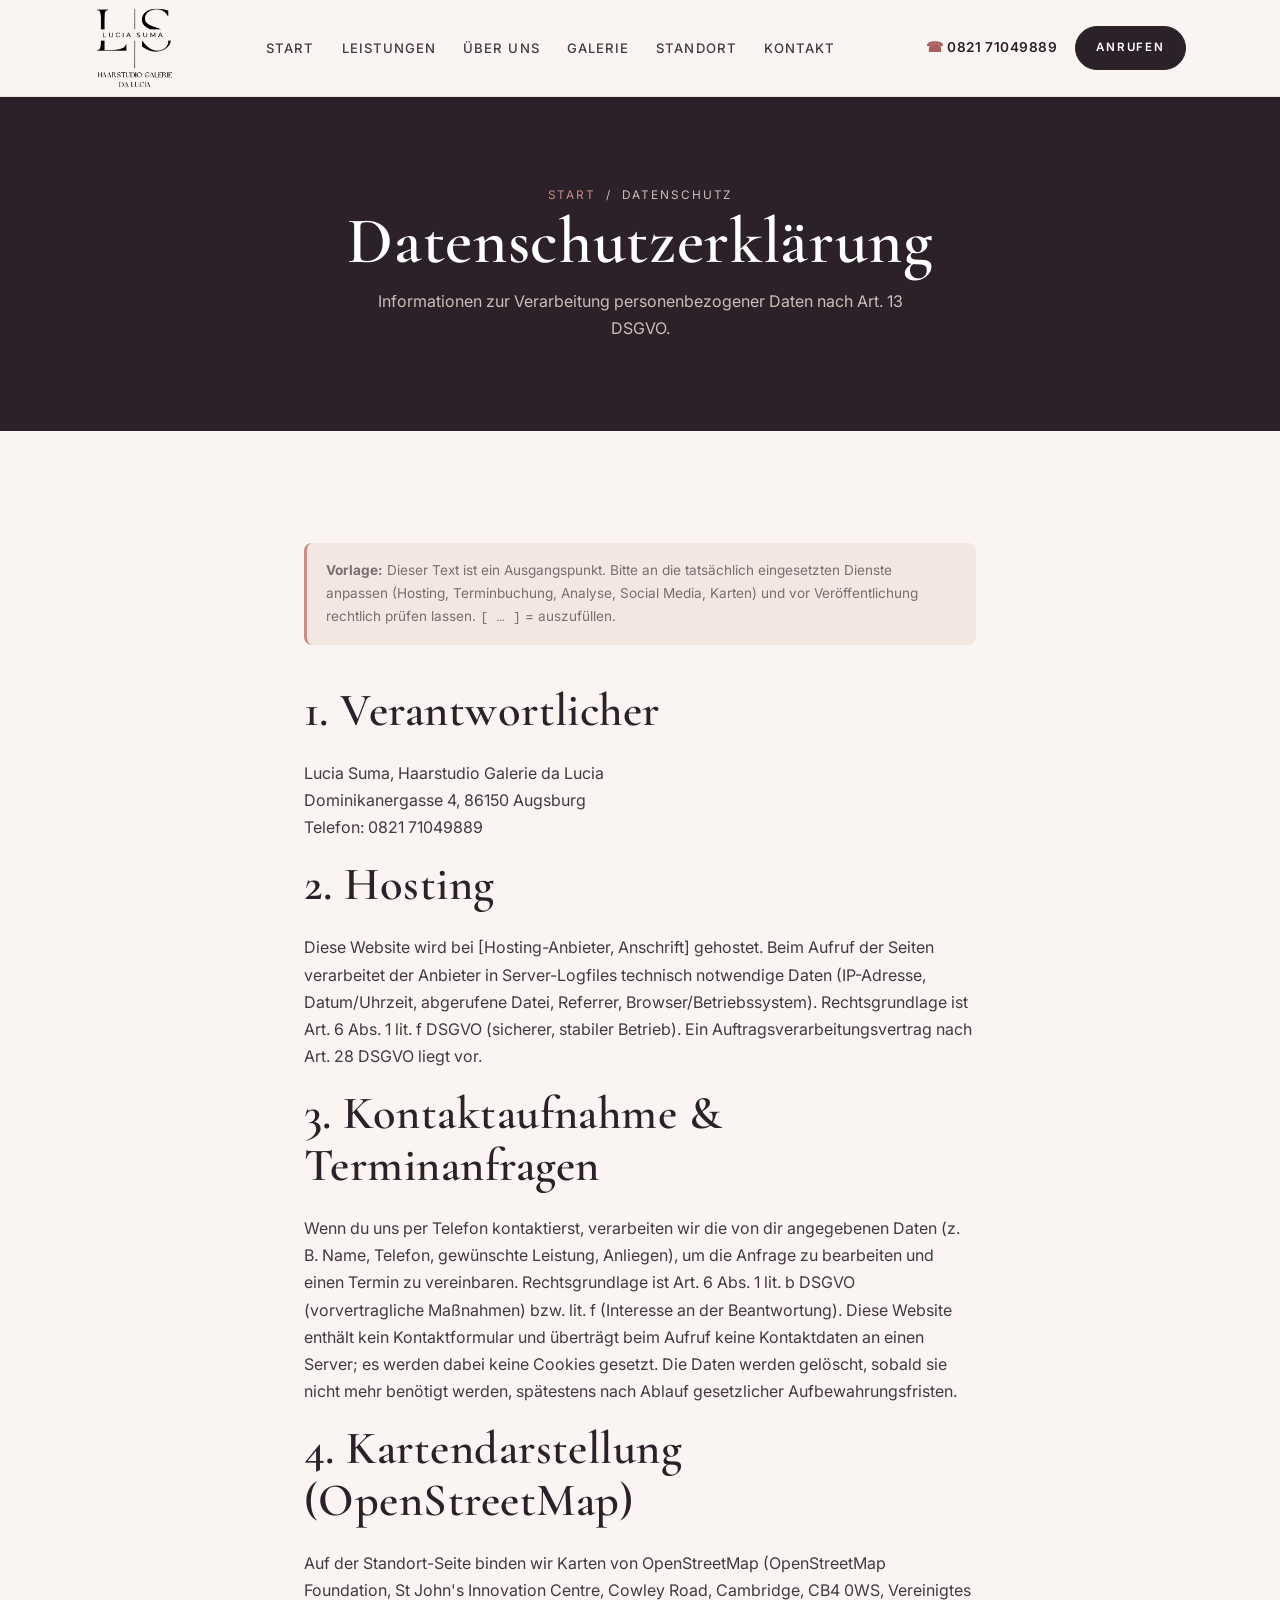
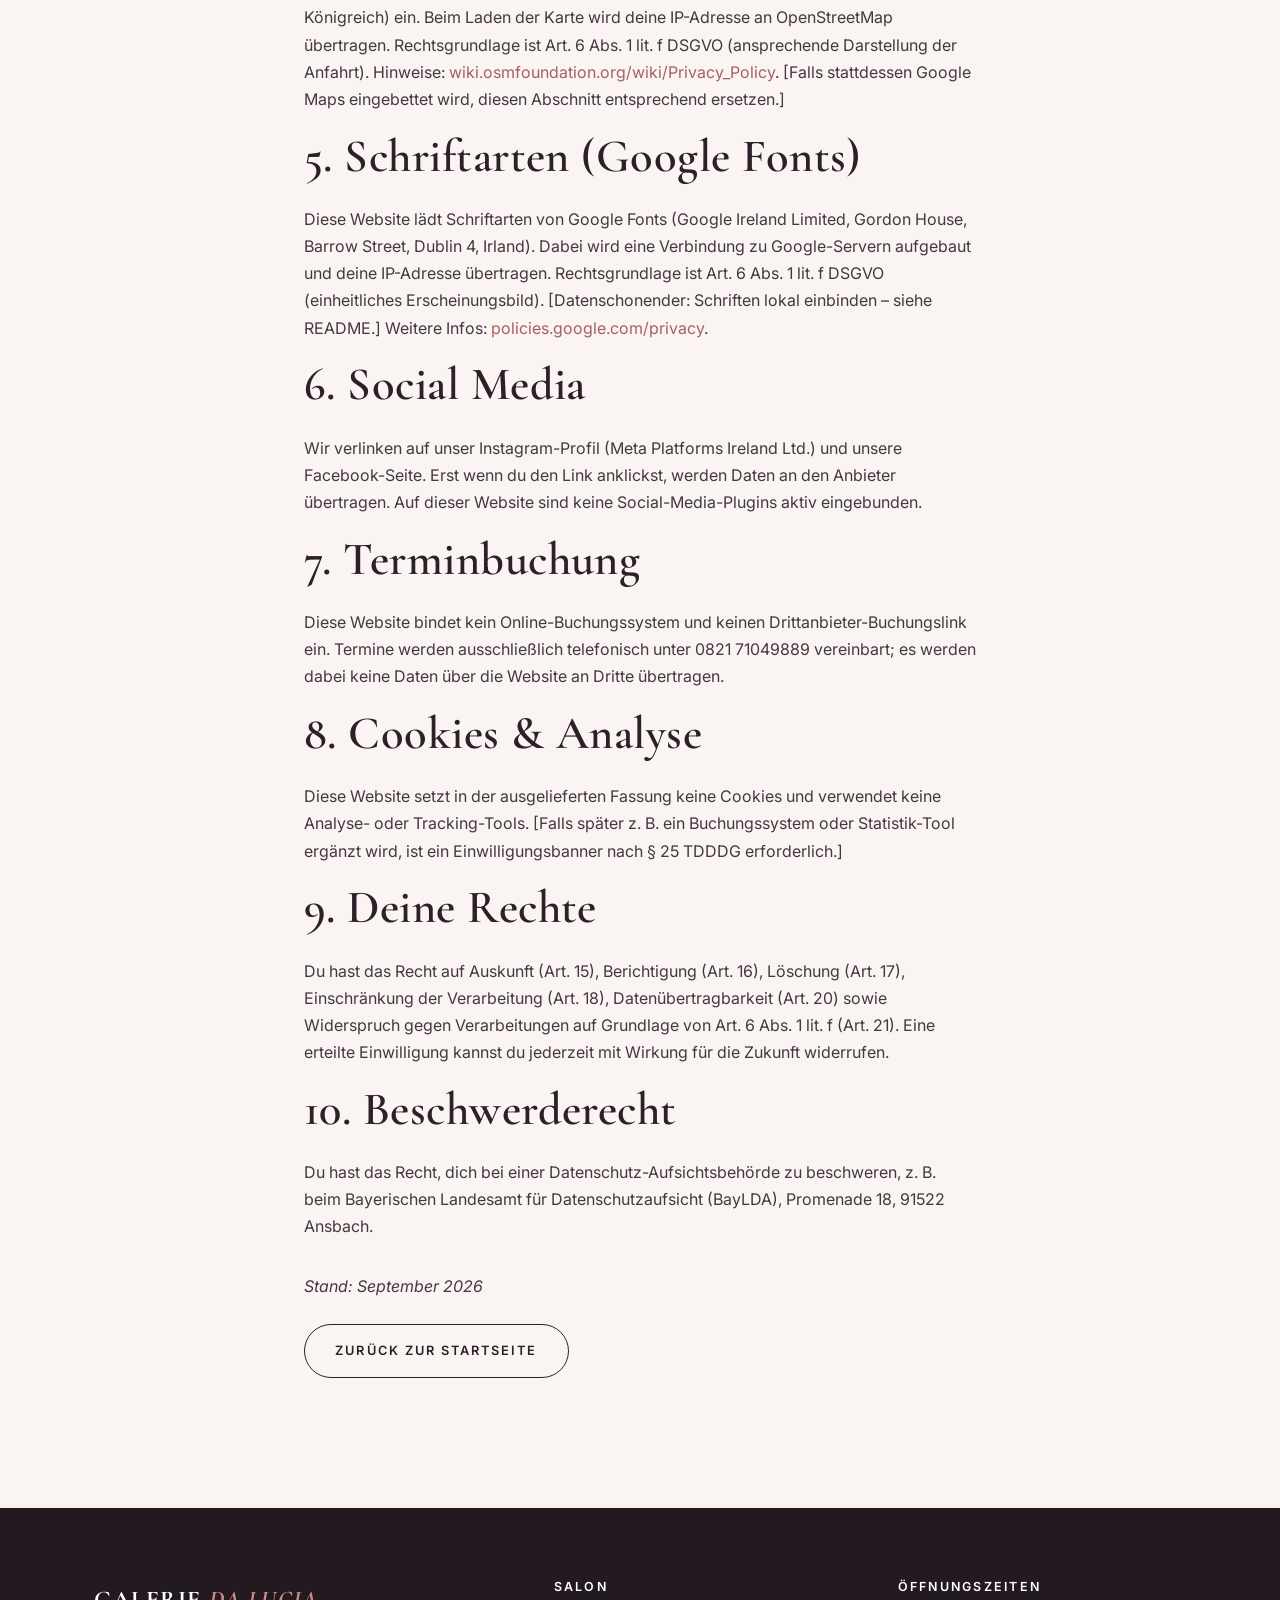
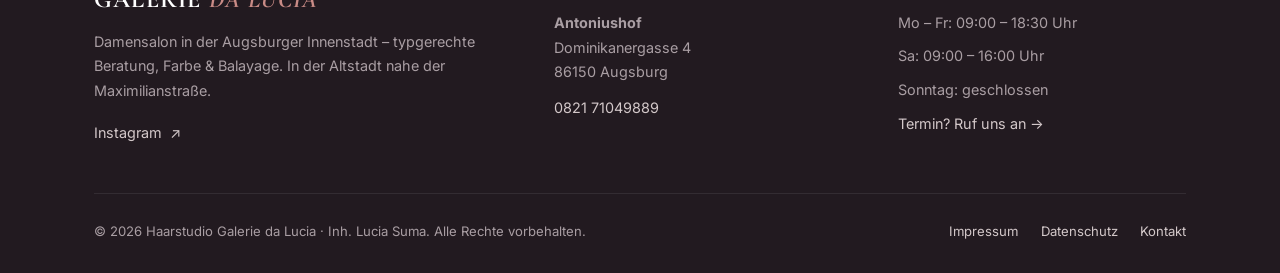
==== commit 5339088b: "Update content, styles and add gallery images Co-Authored-By: Claude Sonnet 5 <noreply@anthropic.com" ====
--- a/datenschutz.html
+++ b/datenschutz.html
@@ -52,7 +52,7 @@
       <h2>1. Verantwortlicher</h2>
       <p>
         Lucia Suma, Haarstudio Galerie da Lucia<br>
-        [Geschäftsanschrift], 86150 Augsburg<br>
+        Dominikanergasse 4, 86150 Augsburg<br>
         Telefon: 0821 71049889
       </p>
 
@@ -71,8 +71,8 @@
       <h2>6. Social Media</h2>
       <p>Wir verlinken auf unser Instagram-Profil (Meta Platforms Ireland Ltd.) und unsere Facebook-Seite. Erst wenn du den Link anklickst, werden Daten an den Anbieter übertragen. Auf dieser Website sind keine Social-Media-Plugins aktiv eingebunden.</p>
 
-      <h2>7. Terminbuchung über Drittanbieter</h2>
-      <p>[Falls ein Buchungs-Widget oder ein Portal-Buchungslink (z. B. Fresha, Treatwell, Planity) eingebunden wird: Anbieter, Zweck, übertragene Daten und Rechtsgrundlage hier ergänzen. In der aktuell ausgelieferten Fassung ist kein Buchungssystem eingebunden.]</p>
+      <h2>7. Terminbuchung</h2>
+      <p>Diese Website bindet kein Online-Buchungssystem und keinen Drittanbieter-Buchungslink ein. Termine werden ausschließlich telefonisch unter 0821 71049889 vereinbart; es werden dabei keine Daten über die Website an Dritte übertragen.</p>
 
       <h2>8. Cookies &amp; Analyse</h2>
       <p>Diese Website setzt in der ausgelieferten Fassung keine Cookies und verwendet keine Analyse- oder Tracking-Tools. [Falls später z. B. ein Buchungssystem oder Statistik-Tool ergänzt wird, ist ein Einwilligungsbanner nach § 25 TDDDG erforderlich.]</p>
@@ -83,7 +83,7 @@
       <h2>10. Beschwerderecht</h2>
       <p>Du hast das Recht, dich bei einer Datenschutz-Aufsichtsbehörde zu beschweren, z. B. beim Bayerischen Landesamt für Datenschutzaufsicht (BayLDA), Promenade 18, 91522 Ansbach.</p>
 
-      <p style="margin-top:2rem"><em>Stand: [Monat/Jahr]</em></p>
+      <p style="margin-top:2rem"><em>Stand: September 2026</em></p>
       <p style="margin-top:1.5rem"><a href="index.html" class="btn btn--ghost">Zurück zur Startseite</a></p>
     </div>
   </section>
--- a/css/style.css
+++ b/css/style.css
@@ -747,6 +747,49 @@
 }
 .price-table .pt-none { color: var(--muted); }
 
+/* ---------- Galerie-Panels ---------- */
+.gallery-panels {
+  display: grid;
+  gap: clamp(2rem, 5vw, 3rem);
+}
+@media (min-width: 980px) {
+  .gallery-panels { grid-template-columns: 1fr 1fr; align-items: start; }
+}
+.gallery-panel {
+  background: var(--white);
+  border-radius: var(--radius-lg);
+  box-shadow: var(--shadow-sm);
+  padding: clamp(1.5rem, 3vw, 2.25rem);
+}
+.gallery-panel__head {
+  display: flex;
+  align-items: center;
+  gap: 1rem;
+  margin-bottom: 1.4rem;
+}
+.gallery-panel__icon {
+  flex: 0 0 auto;
+  width: 52px;
+  height: 52px;
+  border-radius: 50%;
+  background: var(--rose-tint);
+  color: var(--rose-dark);
+  display: grid;
+  place-items: center;
+}
+.gallery-panel__icon svg { width: 24px; height: 24px; }
+.gallery-panel__head h3 {
+  margin: 0 0 .2rem;
+  font-size: 1.3rem;
+}
+.gallery-panel__head p {
+  margin: 0;
+  color: var(--muted);
+  font-size: .92rem;
+  line-height: 1.4;
+}
+.gallery-panel .gallery-slider { max-width: none; }
+
 /* ---------- Galerie-Slider ---------- */
 .gallery-slider {
   position: relative;
@@ -765,22 +808,29 @@
   background: var(--paper-2);
 }
 .gallery-slider__track {
-  display: flex;
-  transition: transform .55s var(--ease);
-  will-change: transform;
+  position: relative;
+  height: clamp(320px, 70vh, 640px);
 }
 .gallery-slide {
-  flex: 0 0 100%;
-  min-width: 0;
+  position: absolute;
+  inset: 0;
+  opacity: 0;
+  visibility: hidden;
+  transition: opacity .45s var(--ease);
+}
+.gallery-slide.is-active {
+  opacity: 1;
+  visibility: visible;
 }
 .gallery-slide a,
 .gallery-slide img {
   display: block;
   width: 100%;
+  height: 100%;
 }
 .gallery-slide img {
-  height: clamp(320px, 56vh, 540px);
-  object-fit: cover;
+  object-fit: contain;
+  background: var(--paper-2);
 }
 .gallery-slider__nav {
   position: absolute;
@@ -840,7 +890,7 @@
   color: var(--muted);
 }
 @media (prefers-reduced-motion: reduce) {
-  .gallery-slider__track { transition: none; }
+  .gallery-slide { transition: none; }
 }
 
 /* ---------- Social-Media-Band ---------- */
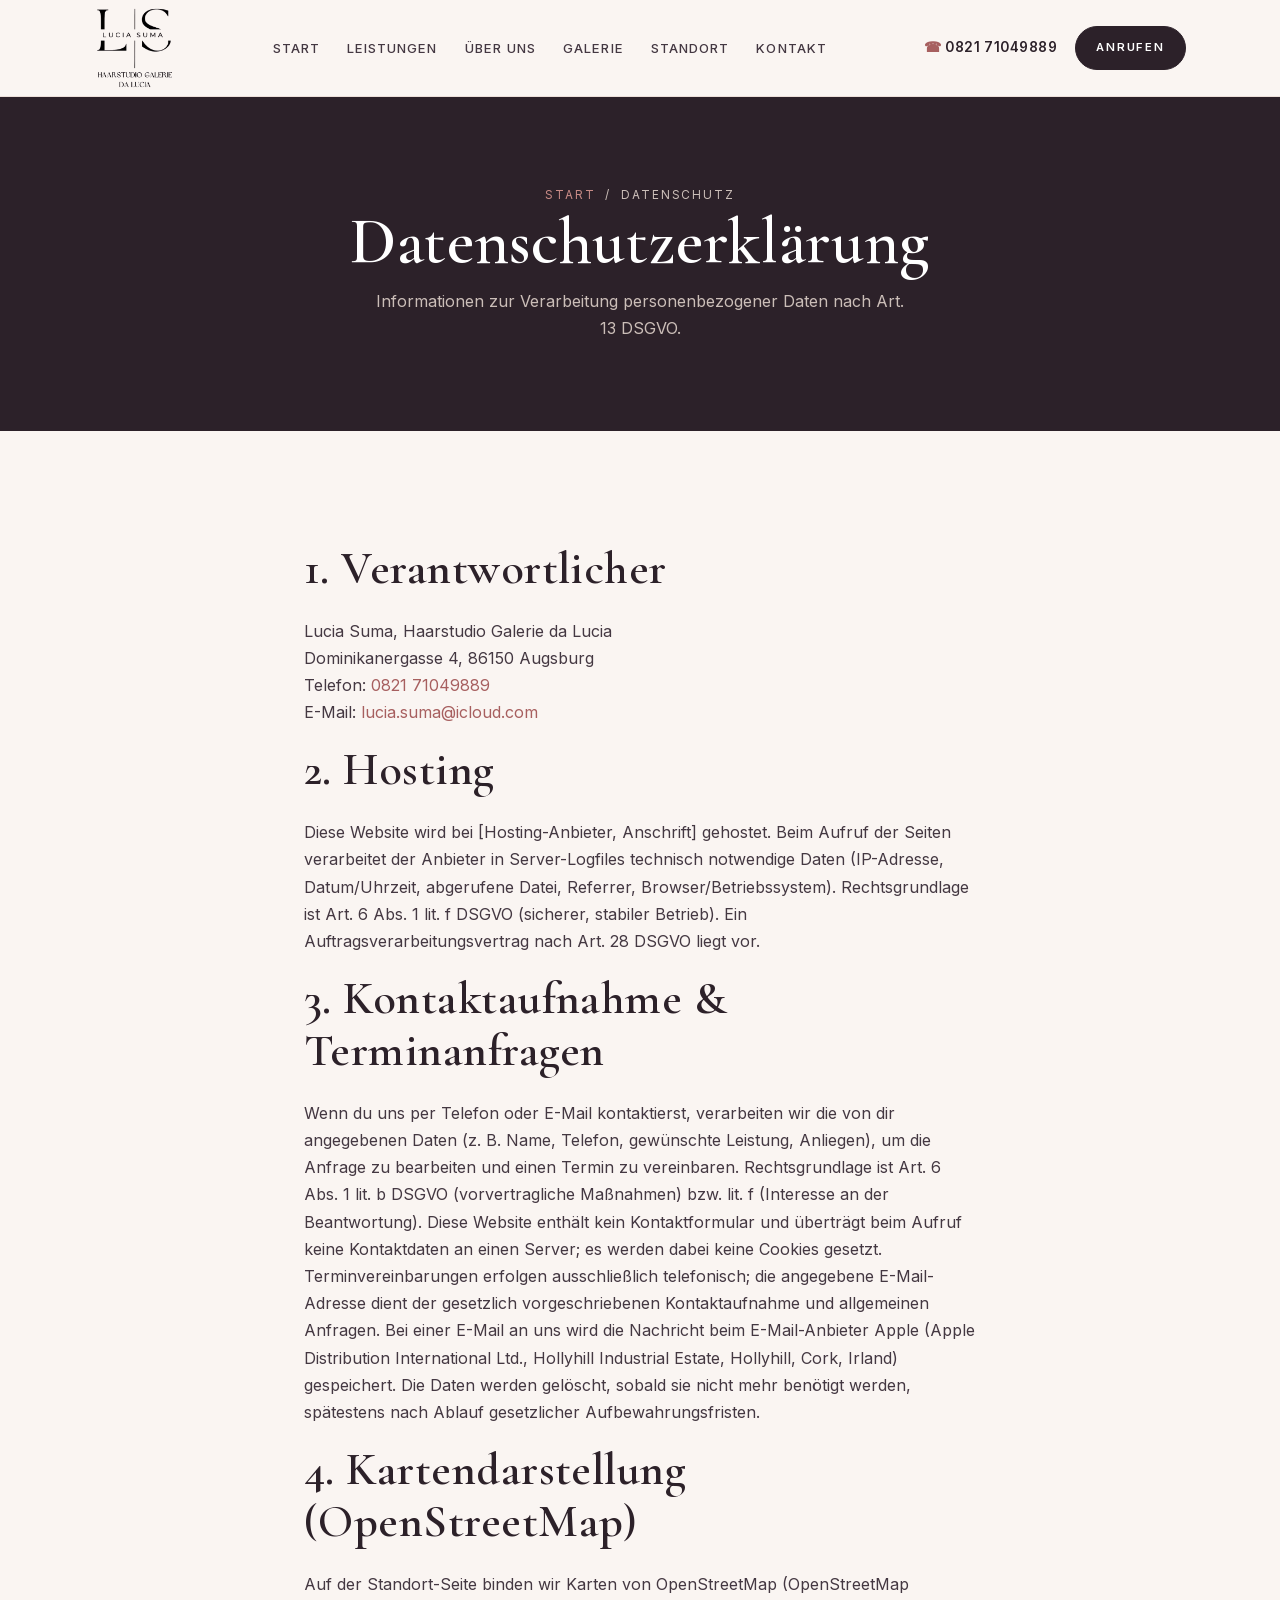
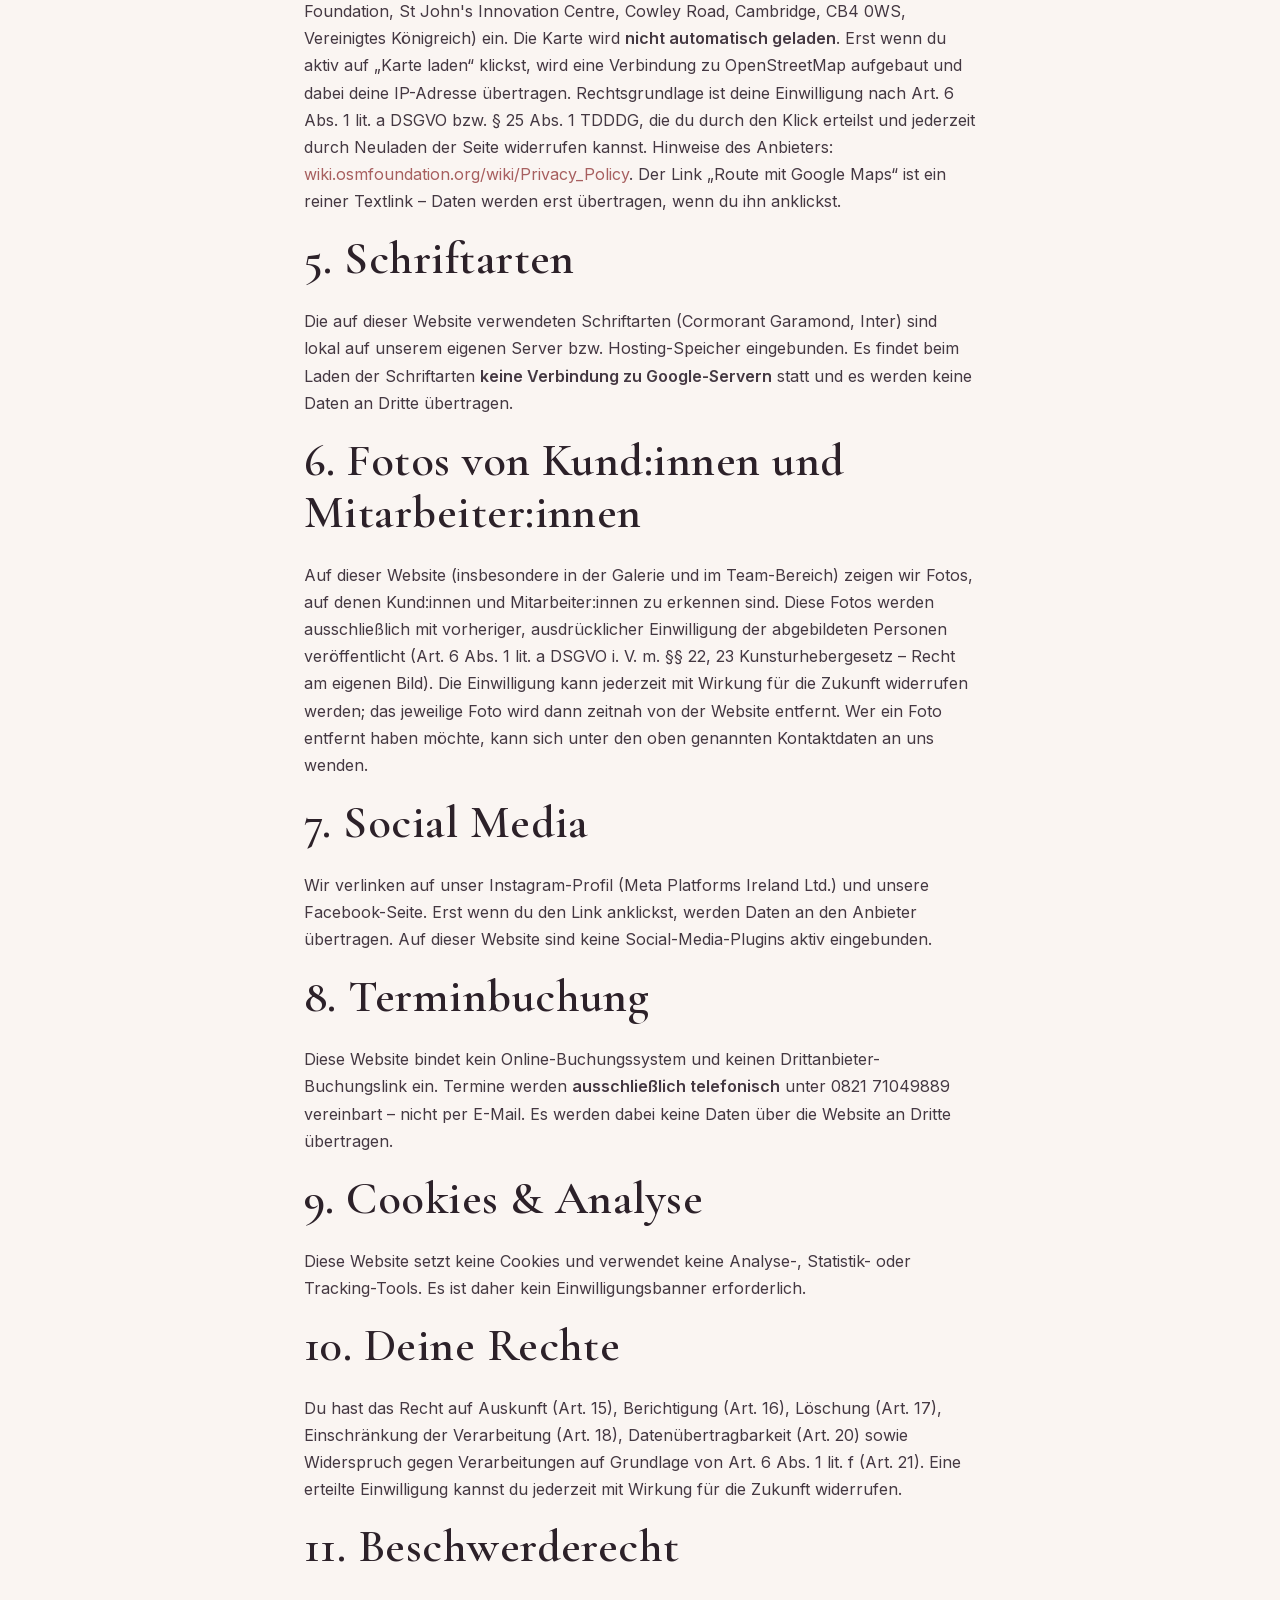
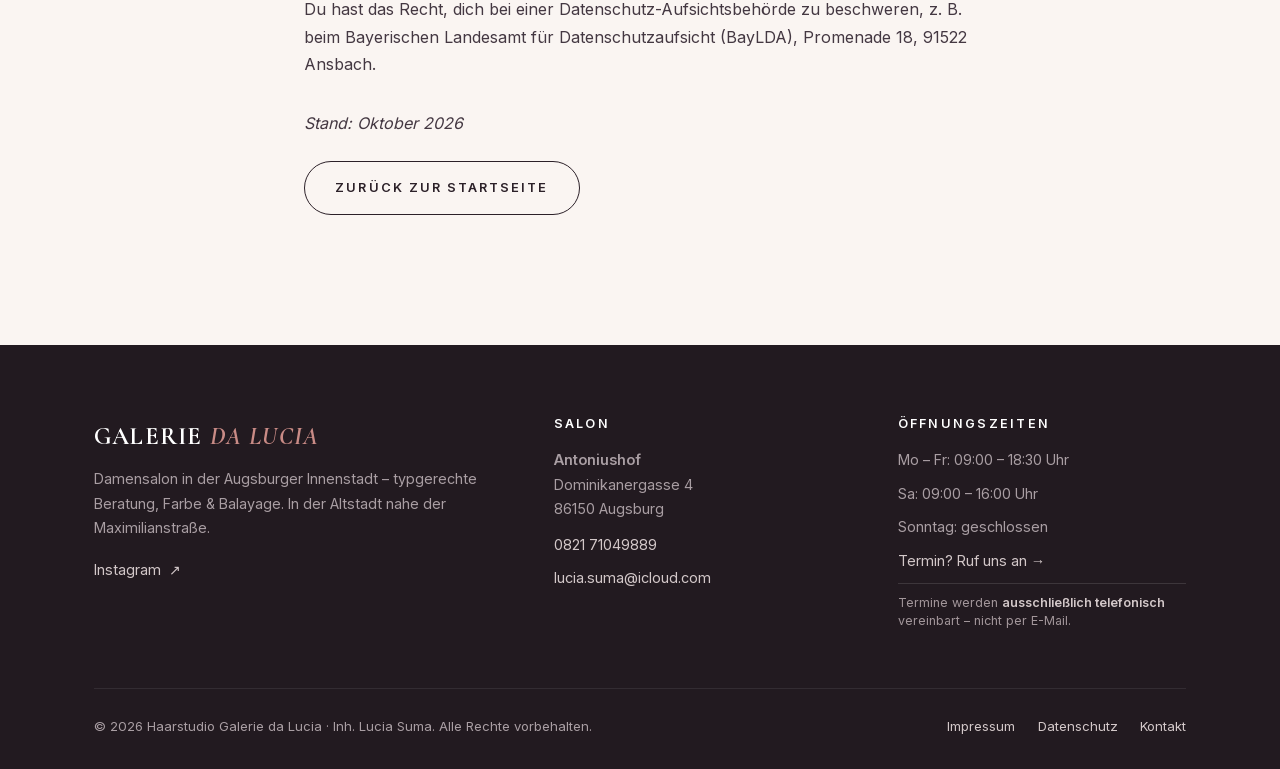
==== commit 04dda3cc: "Datenschutz: Google Fonts lokal, Karte mit Zwei-Klick-Lösung, E-Mail ergänzt - Cormorant Garamond + " ====
--- a/datenschutz.html
+++ b/datenschutz.html
@@ -7,9 +7,6 @@
 <meta name="description" content="Datenschutzerklärung von Haarstudio Galerie da Lucia, Augsburg.">
 <meta name="robots" content="noindex">
 <link rel="icon" href="assets/img/favicon.svg" type="image/svg+xml">
-<link rel="preconnect" href="https://fonts.googleapis.com">
-<link rel="preconnect" href="https://fonts.gstatic.com" crossorigin>
-<link href="https://fonts.googleapis.com/css2?family=Cormorant+Garamond:ital,wght@0,500;0,600;0,700;1,500;1,600;1,700&family=Inter:wght@400;500;600&display=swap" rel="stylesheet">
 <link rel="stylesheet" href="css/style.css">
 </head>
 <body>
@@ -45,45 +42,46 @@
   <section>
     <div class="container" style="max-width:760px">
 
-      <p class="price-note" style="margin-bottom:2.5rem">
-        <strong>Vorlage:</strong> Dieser Text ist ein Ausgangspunkt. Bitte an die tatsächlich eingesetzten Dienste anpassen (Hosting, Terminbuchung, Analyse, Social Media, Karten) und vor Veröffentlichung rechtlich prüfen lassen. <code>[ … ]</code> = auszufüllen.
-      </p>
 
       <h2>1. Verantwortlicher</h2>
       <p>
         Lucia Suma, Haarstudio Galerie da Lucia<br>
         Dominikanergasse 4, 86150 Augsburg<br>
-        Telefon: 0821 71049889
+        Telefon: <a href="tel:+4982171049889">0821 71049889</a><br>
+        E-Mail: <a href="mailto:lucia.suma@icloud.com">lucia.suma@icloud.com</a>
       </p>
 
       <h2>2. Hosting</h2>
       <p>Diese Website wird bei [Hosting-Anbieter, Anschrift] gehostet. Beim Aufruf der Seiten verarbeitet der Anbieter in Server-Logfiles technisch notwendige Daten (IP-Adresse, Datum/Uhrzeit, abgerufene Datei, Referrer, Browser/Betriebssystem). Rechtsgrundlage ist Art. 6 Abs. 1 lit. f DSGVO (sicherer, stabiler Betrieb). Ein Auftragsverarbeitungsvertrag nach Art. 28 DSGVO liegt vor.</p>
 
       <h2>3. Kontaktaufnahme &amp; Terminanfragen</h2>
-      <p>Wenn du uns per Telefon kontaktierst, verarbeiten wir die von dir angegebenen Daten (z. B. Name, Telefon, gewünschte Leistung, Anliegen), um die Anfrage zu bearbeiten und einen Termin zu vereinbaren. Rechtsgrundlage ist Art. 6 Abs. 1 lit. b DSGVO (vorvertragliche Maßnahmen) bzw. lit. f (Interesse an der Beantwortung). Diese Website enthält kein Kontaktformular und überträgt beim Aufruf keine Kontaktdaten an einen Server; es werden dabei keine Cookies gesetzt. Die Daten werden gelöscht, sobald sie nicht mehr benötigt werden, spätestens nach Ablauf gesetzlicher Aufbewahrungsfristen.</p>
+      <p>Wenn du uns per Telefon oder E-Mail kontaktierst, verarbeiten wir die von dir angegebenen Daten (z. B. Name, Telefon, gewünschte Leistung, Anliegen), um die Anfrage zu bearbeiten und einen Termin zu vereinbaren. Rechtsgrundlage ist Art. 6 Abs. 1 lit. b DSGVO (vorvertragliche Maßnahmen) bzw. lit. f (Interesse an der Beantwortung). Diese Website enthält kein Kontaktformular und überträgt beim Aufruf keine Kontaktdaten an einen Server; es werden dabei keine Cookies gesetzt. Terminvereinbarungen erfolgen ausschließlich telefonisch; die angegebene E-Mail-Adresse dient der gesetzlich vorgeschriebenen Kontaktaufnahme und allgemeinen Anfragen. Bei einer E-Mail an uns wird die Nachricht beim E-Mail-Anbieter Apple (Apple Distribution International Ltd., Hollyhill Industrial Estate, Hollyhill, Cork, Irland) gespeichert. Die Daten werden gelöscht, sobald sie nicht mehr benötigt werden, spätestens nach Ablauf gesetzlicher Aufbewahrungsfristen.</p>
 
       <h2>4. Kartendarstellung (OpenStreetMap)</h2>
-      <p>Auf der Standort-Seite binden wir Karten von OpenStreetMap (OpenStreetMap Foundation, St John's Innovation Centre, Cowley Road, Cambridge, CB4 0WS, Vereinigtes Königreich) ein. Beim Laden der Karte wird deine IP-Adresse an OpenStreetMap übertragen. Rechtsgrundlage ist Art. 6 Abs. 1 lit. f DSGVO (ansprechende Darstellung der Anfahrt). Hinweise: <a href="https://wiki.osmfoundation.org/wiki/Privacy_Policy" target="_blank" rel="noopener">wiki.osmfoundation.org/wiki/Privacy_Policy</a>. [Falls stattdessen Google Maps eingebettet wird, diesen Abschnitt entsprechend ersetzen.]</p>
+      <p>Auf der Standort-Seite binden wir Karten von OpenStreetMap (OpenStreetMap Foundation, St John's Innovation Centre, Cowley Road, Cambridge, CB4 0WS, Vereinigtes Königreich) ein. Die Karte wird <strong>nicht automatisch geladen</strong>. Erst wenn du aktiv auf „Karte laden“ klickst, wird eine Verbindung zu OpenStreetMap aufgebaut und dabei deine IP-Adresse übertragen. Rechtsgrundlage ist deine Einwilligung nach Art. 6 Abs. 1 lit. a DSGVO bzw. § 25 Abs. 1 TDDDG, die du durch den Klick erteilst und jederzeit durch Neuladen der Seite widerrufen kannst. Hinweise des Anbieters: <a href="https://wiki.osmfoundation.org/wiki/Privacy_Policy" target="_blank" rel="noopener">wiki.osmfoundation.org/wiki/Privacy_Policy</a>. Der Link „Route mit Google Maps“ ist ein reiner Textlink – Daten werden erst übertragen, wenn du ihn anklickst.</p>
 
-      <h2>5. Schriftarten (Google Fonts)</h2>
-      <p>Diese Website lädt Schriftarten von Google Fonts (Google Ireland Limited, Gordon House, Barrow Street, Dublin 4, Irland). Dabei wird eine Verbindung zu Google-Servern aufgebaut und deine IP-Adresse übertragen. Rechtsgrundlage ist Art. 6 Abs. 1 lit. f DSGVO (einheitliches Erscheinungsbild). [Datenschonender: Schriften lokal einbinden – siehe README.] Weitere Infos: <a href="https://policies.google.com/privacy" target="_blank" rel="noopener">policies.google.com/privacy</a>.</p>
+      <h2>5. Schriftarten</h2>
+      <p>Die auf dieser Website verwendeten Schriftarten (Cormorant Garamond, Inter) sind lokal auf unserem eigenen Server bzw. Hosting-Speicher eingebunden. Es findet beim Laden der Schriftarten <strong>keine Verbindung zu Google-Servern</strong> statt und es werden keine Daten an Dritte übertragen.</p>
 
-      <h2>6. Social Media</h2>
+      <h2>6. Fotos von Kund:innen und Mitarbeiter:innen</h2>
+      <p>Auf dieser Website (insbesondere in der Galerie und im Team-Bereich) zeigen wir Fotos, auf denen Kund:innen und Mitarbeiter:innen zu erkennen sind. Diese Fotos werden ausschließlich mit vorheriger, ausdrücklicher Einwilligung der abgebildeten Personen veröffentlicht (Art. 6 Abs. 1 lit. a DSGVO i. V. m. §§ 22, 23 Kunsturhebergesetz – Recht am eigenen Bild). Die Einwilligung kann jederzeit mit Wirkung für die Zukunft widerrufen werden; das jeweilige Foto wird dann zeitnah von der Website entfernt. Wer ein Foto entfernt haben möchte, kann sich unter den oben genannten Kontaktdaten an uns wenden.</p>
+
+      <h2>7. Social Media</h2>
       <p>Wir verlinken auf unser Instagram-Profil (Meta Platforms Ireland Ltd.) und unsere Facebook-Seite. Erst wenn du den Link anklickst, werden Daten an den Anbieter übertragen. Auf dieser Website sind keine Social-Media-Plugins aktiv eingebunden.</p>
 
-      <h2>7. Terminbuchung</h2>
-      <p>Diese Website bindet kein Online-Buchungssystem und keinen Drittanbieter-Buchungslink ein. Termine werden ausschließlich telefonisch unter 0821 71049889 vereinbart; es werden dabei keine Daten über die Website an Dritte übertragen.</p>
+      <h2>8. Terminbuchung</h2>
+      <p>Diese Website bindet kein Online-Buchungssystem und keinen Drittanbieter-Buchungslink ein. Termine werden <strong>ausschließlich telefonisch</strong> unter 0821 71049889 vereinbart – nicht per E-Mail. Es werden dabei keine Daten über die Website an Dritte übertragen.</p>
 
-      <h2>8. Cookies &amp; Analyse</h2>
-      <p>Diese Website setzt in der ausgelieferten Fassung keine Cookies und verwendet keine Analyse- oder Tracking-Tools. [Falls später z. B. ein Buchungssystem oder Statistik-Tool ergänzt wird, ist ein Einwilligungsbanner nach § 25 TDDDG erforderlich.]</p>
+      <h2>9. Cookies &amp; Analyse</h2>
+      <p>Diese Website setzt keine Cookies und verwendet keine Analyse-, Statistik- oder Tracking-Tools. Es ist daher kein Einwilligungsbanner erforderlich.</p>
 
-      <h2>9. Deine Rechte</h2>
+      <h2>10. Deine Rechte</h2>
       <p>Du hast das Recht auf Auskunft (Art. 15), Berichtigung (Art. 16), Löschung (Art. 17), Einschränkung der Verarbeitung (Art. 18), Datenübertragbarkeit (Art. 20) sowie Widerspruch gegen Verarbeitungen auf Grundlage von Art. 6 Abs. 1 lit. f (Art. 21). Eine erteilte Einwilligung kannst du jederzeit mit Wirkung für die Zukunft widerrufen.</p>
 
-      <h2>10. Beschwerderecht</h2>
+      <h2>11. Beschwerderecht</h2>
       <p>Du hast das Recht, dich bei einer Datenschutz-Aufsichtsbehörde zu beschweren, z. B. beim Bayerischen Landesamt für Datenschutzaufsicht (BayLDA), Promenade 18, 91522 Ansbach.</p>
 
-      <p style="margin-top:2rem"><em>Stand: September 2026</em></p>
+      <p style="margin-top:2rem"><em>Stand: Oktober 2026</em></p>
       <p style="margin-top:1.5rem"><a href="index.html" class="btn btn--ghost">Zurück zur Startseite</a></p>
     </div>
   </section>
@@ -102,6 +100,7 @@
         <ul>
           <li><strong>Antoniushof</strong><br>Dominikanergasse 4<br>86150 Augsburg</li>
           <li style="margin-top:.7rem"><a href="tel:+4982171049889">0821 71049889</a></li>
+          <li style="margin-top:.35rem"><a href="mailto:lucia.suma@icloud.com">lucia.suma@icloud.com</a></li>
         </ul>
       </div>
       <div>
@@ -111,6 +110,7 @@
           <li>Sa: 09:00 – 16:00 Uhr</li>
           <li>Sonntag: geschlossen</li>
           <li style="margin-top:.6rem"><a href="tel:+4982171049889">Termin? Ruf uns an →</a></li>
+          <li class="footer-note" style="margin-top:.6rem">Termine werden <strong>ausschließlich telefonisch</strong> vereinbart – nicht per E-Mail.</li>
         </ul>
       </div>
     </div>
--- a/css/style.css
+++ b/css/style.css
@@ -2,6 +2,187 @@
    Haarstudio Galerie da Lucia – Stylesheet
    Damensalon · Augsburg · Antoniushof (nahe Maximilianstraße)
    ========================================================= */
+
+/* ---------- Lokale Schriftarten (self-hosted statt Google Fonts CDN) ---------- */
+/* latin-ext */
+@font-face {
+  font-family: 'Cormorant Garamond';
+  font-style: italic;
+  font-weight: 500;
+  font-display: swap;
+  src: url(../assets/fonts/co3ZmX5slCNuHLi8bLeY9MK7whWMhyjYrEtGmSqn7B6DxjY.woff2) format('woff2');
+  unicode-range: U+0100-02BA, U+02BD-02C5, U+02C7-02CC, U+02CE-02D7, U+02DD-02FF, U+0304, U+0308, U+0329, U+1D00-1DBF, U+1E00-1E9F, U+1EF2-1EFF, U+2020, U+20A0-20AB, U+20AD-20C0, U+2113, U+2C60-2C7F, U+A720-A7FF;
+}
+
+/* latin */
+@font-face {
+  font-family: 'Cormorant Garamond';
+  font-style: italic;
+  font-weight: 500;
+  font-display: swap;
+  src: url(../assets/fonts/co3ZmX5slCNuHLi8bLeY9MK7whWMhyjYrEtImSqn7B6D.woff2) format('woff2');
+  unicode-range: U+0000-00FF, U+0131, U+0152-0153, U+02BB-02BC, U+02C6, U+02DA, U+02DC, U+0304, U+0308, U+0329, U+2000-206F, U+20AC, U+2122, U+2191, U+2193, U+2212, U+2215, U+FEFF, U+FFFD;
+}
+
+/* latin-ext */
+@font-face {
+  font-family: 'Cormorant Garamond';
+  font-style: italic;
+  font-weight: 600;
+  font-display: swap;
+  src: url(../assets/fonts/co3ZmX5slCNuHLi8bLeY9MK7whWMhyjYrEtGmSqn7B6DxjY.woff2) format('woff2');
+  unicode-range: U+0100-02BA, U+02BD-02C5, U+02C7-02CC, U+02CE-02D7, U+02DD-02FF, U+0304, U+0308, U+0329, U+1D00-1DBF, U+1E00-1E9F, U+1EF2-1EFF, U+2020, U+20A0-20AB, U+20AD-20C0, U+2113, U+2C60-2C7F, U+A720-A7FF;
+}
+
+/* latin */
+@font-face {
+  font-family: 'Cormorant Garamond';
+  font-style: italic;
+  font-weight: 600;
+  font-display: swap;
+  src: url(../assets/fonts/co3ZmX5slCNuHLi8bLeY9MK7whWMhyjYrEtImSqn7B6D.woff2) format('woff2');
+  unicode-range: U+0000-00FF, U+0131, U+0152-0153, U+02BB-02BC, U+02C6, U+02DA, U+02DC, U+0304, U+0308, U+0329, U+2000-206F, U+20AC, U+2122, U+2191, U+2193, U+2212, U+2215, U+FEFF, U+FFFD;
+}
+
+/* latin-ext */
+@font-face {
+  font-family: 'Cormorant Garamond';
+  font-style: italic;
+  font-weight: 700;
+  font-display: swap;
+  src: url(../assets/fonts/co3ZmX5slCNuHLi8bLeY9MK7whWMhyjYrEtGmSqn7B6DxjY.woff2) format('woff2');
+  unicode-range: U+0100-02BA, U+02BD-02C5, U+02C7-02CC, U+02CE-02D7, U+02DD-02FF, U+0304, U+0308, U+0329, U+1D00-1DBF, U+1E00-1E9F, U+1EF2-1EFF, U+2020, U+20A0-20AB, U+20AD-20C0, U+2113, U+2C60-2C7F, U+A720-A7FF;
+}
+
+/* latin */
+@font-face {
+  font-family: 'Cormorant Garamond';
+  font-style: italic;
+  font-weight: 700;
+  font-display: swap;
+  src: url(../assets/fonts/co3ZmX5slCNuHLi8bLeY9MK7whWMhyjYrEtImSqn7B6D.woff2) format('woff2');
+  unicode-range: U+0000-00FF, U+0131, U+0152-0153, U+02BB-02BC, U+02C6, U+02DA, U+02DC, U+0304, U+0308, U+0329, U+2000-206F, U+20AC, U+2122, U+2191, U+2193, U+2212, U+2215, U+FEFF, U+FFFD;
+}
+
+/* latin-ext */
+@font-face {
+  font-family: 'Cormorant Garamond';
+  font-style: normal;
+  font-weight: 500;
+  font-display: swap;
+  src: url(../assets/fonts/co3bmX5slCNuHLi8bLeY9MK7whWMhyjYp3tKky2F7i6C.woff2) format('woff2');
+  unicode-range: U+0100-02BA, U+02BD-02C5, U+02C7-02CC, U+02CE-02D7, U+02DD-02FF, U+0304, U+0308, U+0329, U+1D00-1DBF, U+1E00-1E9F, U+1EF2-1EFF, U+2020, U+20A0-20AB, U+20AD-20C0, U+2113, U+2C60-2C7F, U+A720-A7FF;
+}
+
+/* latin */
+@font-face {
+  font-family: 'Cormorant Garamond';
+  font-style: normal;
+  font-weight: 500;
+  font-display: swap;
+  src: url(../assets/fonts/co3bmX5slCNuHLi8bLeY9MK7whWMhyjYqXtKky2F7g.woff2) format('woff2');
+  unicode-range: U+0000-00FF, U+0131, U+0152-0153, U+02BB-02BC, U+02C6, U+02DA, U+02DC, U+0304, U+0308, U+0329, U+2000-206F, U+20AC, U+2122, U+2191, U+2193, U+2212, U+2215, U+FEFF, U+FFFD;
+}
+
+/* latin-ext */
+@font-face {
+  font-family: 'Cormorant Garamond';
+  font-style: normal;
+  font-weight: 600;
+  font-display: swap;
+  src: url(../assets/fonts/co3bmX5slCNuHLi8bLeY9MK7whWMhyjYp3tKky2F7i6C.woff2) format('woff2');
+  unicode-range: U+0100-02BA, U+02BD-02C5, U+02C7-02CC, U+02CE-02D7, U+02DD-02FF, U+0304, U+0308, U+0329, U+1D00-1DBF, U+1E00-1E9F, U+1EF2-1EFF, U+2020, U+20A0-20AB, U+20AD-20C0, U+2113, U+2C60-2C7F, U+A720-A7FF;
+}
+
+/* latin */
+@font-face {
+  font-family: 'Cormorant Garamond';
+  font-style: normal;
+  font-weight: 600;
+  font-display: swap;
+  src: url(../assets/fonts/co3bmX5slCNuHLi8bLeY9MK7whWMhyjYqXtKky2F7g.woff2) format('woff2');
+  unicode-range: U+0000-00FF, U+0131, U+0152-0153, U+02BB-02BC, U+02C6, U+02DA, U+02DC, U+0304, U+0308, U+0329, U+2000-206F, U+20AC, U+2122, U+2191, U+2193, U+2212, U+2215, U+FEFF, U+FFFD;
+}
+
+/* latin-ext */
+@font-face {
+  font-family: 'Cormorant Garamond';
+  font-style: normal;
+  font-weight: 700;
+  font-display: swap;
+  src: url(../assets/fonts/co3bmX5slCNuHLi8bLeY9MK7whWMhyjYp3tKky2F7i6C.woff2) format('woff2');
+  unicode-range: U+0100-02BA, U+02BD-02C5, U+02C7-02CC, U+02CE-02D7, U+02DD-02FF, U+0304, U+0308, U+0329, U+1D00-1DBF, U+1E00-1E9F, U+1EF2-1EFF, U+2020, U+20A0-20AB, U+20AD-20C0, U+2113, U+2C60-2C7F, U+A720-A7FF;
+}
+
+/* latin */
+@font-face {
+  font-family: 'Cormorant Garamond';
+  font-style: normal;
+  font-weight: 700;
+  font-display: swap;
+  src: url(../assets/fonts/co3bmX5slCNuHLi8bLeY9MK7whWMhyjYqXtKky2F7g.woff2) format('woff2');
+  unicode-range: U+0000-00FF, U+0131, U+0152-0153, U+02BB-02BC, U+02C6, U+02DA, U+02DC, U+0304, U+0308, U+0329, U+2000-206F, U+20AC, U+2122, U+2191, U+2193, U+2212, U+2215, U+FEFF, U+FFFD;
+}
+
+/* latin-ext */
+@font-face {
+  font-family: 'Inter';
+  font-style: normal;
+  font-weight: 400;
+  font-display: swap;
+  src: url(../assets/fonts/UcC73FwrK3iLTeHuS_nVMrMxCp50SjIa25L7W0Q5n-wU.woff2) format('woff2');
+  unicode-range: U+0100-02BA, U+02BD-02C5, U+02C7-02CC, U+02CE-02D7, U+02DD-02FF, U+0304, U+0308, U+0329, U+1D00-1DBF, U+1E00-1E9F, U+1EF2-1EFF, U+2020, U+20A0-20AB, U+20AD-20C0, U+2113, U+2C60-2C7F, U+A720-A7FF;
+}
+
+/* latin */
+@font-face {
+  font-family: 'Inter';
+  font-style: normal;
+  font-weight: 400;
+  font-display: swap;
+  src: url(../assets/fonts/UcC73FwrK3iLTeHuS_nVMrMxCp50SjIa1ZL7W0Q5nw.woff2) format('woff2');
+  unicode-range: U+0000-00FF, U+0131, U+0152-0153, U+02BB-02BC, U+02C6, U+02DA, U+02DC, U+0304, U+0308, U+0329, U+2000-206F, U+20AC, U+2122, U+2191, U+2193, U+2212, U+2215, U+FEFF, U+FFFD;
+}
+
+/* latin-ext */
+@font-face {
+  font-family: 'Inter';
+  font-style: normal;
+  font-weight: 500;
+  font-display: swap;
+  src: url(../assets/fonts/UcC73FwrK3iLTeHuS_nVMrMxCp50SjIa25L7W0Q5n-wU.woff2) format('woff2');
+  unicode-range: U+0100-02BA, U+02BD-02C5, U+02C7-02CC, U+02CE-02D7, U+02DD-02FF, U+0304, U+0308, U+0329, U+1D00-1DBF, U+1E00-1E9F, U+1EF2-1EFF, U+2020, U+20A0-20AB, U+20AD-20C0, U+2113, U+2C60-2C7F, U+A720-A7FF;
+}
+
+/* latin */
+@font-face {
+  font-family: 'Inter';
+  font-style: normal;
+  font-weight: 500;
+  font-display: swap;
+  src: url(../assets/fonts/UcC73FwrK3iLTeHuS_nVMrMxCp50SjIa1ZL7W0Q5nw.woff2) format('woff2');
+  unicode-range: U+0000-00FF, U+0131, U+0152-0153, U+02BB-02BC, U+02C6, U+02DA, U+02DC, U+0304, U+0308, U+0329, U+2000-206F, U+20AC, U+2122, U+2191, U+2193, U+2212, U+2215, U+FEFF, U+FFFD;
+}
+
+/* latin-ext */
+@font-face {
+  font-family: 'Inter';
+  font-style: normal;
+  font-weight: 600;
+  font-display: swap;
+  src: url(../assets/fonts/UcC73FwrK3iLTeHuS_nVMrMxCp50SjIa25L7W0Q5n-wU.woff2) format('woff2');
+  unicode-range: U+0100-02BA, U+02BD-02C5, U+02C7-02CC, U+02CE-02D7, U+02DD-02FF, U+0304, U+0308, U+0329, U+1D00-1DBF, U+1E00-1E9F, U+1EF2-1EFF, U+2020, U+20A0-20AB, U+20AD-20C0, U+2113, U+2C60-2C7F, U+A720-A7FF;
+}
+
+/* latin */
+@font-face {
+  font-family: 'Inter';
+  font-style: normal;
+  font-weight: 600;
+  font-display: swap;
+  src: url(../assets/fonts/UcC73FwrK3iLTeHuS_nVMrMxCp50SjIa1ZL7W0Q5nw.woff2) format('woff2');
+  unicode-range: U+0000-00FF, U+0131, U+0152-0153, U+02BB-02BC, U+02C6, U+02DA, U+02DC, U+0304, U+0308, U+0329, U+2000-206F, U+20AC, U+2122, U+2191, U+2193, U+2212, U+2215, U+FEFF, U+FFFD;
+}
 
 /* ---------- Design Tokens ---------- */
 :root {
@@ -1057,6 +1238,32 @@
   filter: grayscale(.2) contrast(1.02);
 }
 
+/* ---------- Karte: Zwei-Klick-Lösung (DSGVO) ---------- */
+.map-consent {
+  display: grid;
+  place-items: center;
+  width: 100%;
+  aspect-ratio: 16 / 10;
+  padding: 1.5rem;
+  background: var(--paper-2);
+  border-bottom: 1px solid var(--line);
+  text-align: center;
+}
+.map-consent__inner { max-width: 34ch; }
+.map-consent__title {
+  font-family: var(--font-head);
+  font-size: 1.25rem;
+  margin: 0 0 .5rem;
+  color: var(--ink);
+}
+.map-consent__text {
+  font-size: .85rem;
+  line-height: 1.55;
+  color: var(--muted);
+  margin: 0 0 1.1rem;
+}
+.map-consent__text a { color: var(--rose-dark); }
+
 /* ---------- Forms ---------- */
 .form-field { margin-bottom: 1.2rem; }
 .form-field label {
@@ -1170,6 +1377,14 @@
 .site-footer a:hover { color: var(--rose); }
 .site-footer ul { list-style: none; padding: 0; margin: 0; }
 .site-footer li { margin-bottom: .55rem; }
+.site-footer li.footer-note {
+  font-size: .78rem;
+  line-height: 1.5;
+  color: #a2969a;
+  padding-top: .6rem;
+  border-top: 1px solid rgba(255,255,255,.12);
+}
+.site-footer li.footer-note strong { color: #d3c8c9; }
 .footer-brand {
   font-family: var(--font-head);
   font-size: 1.5rem;
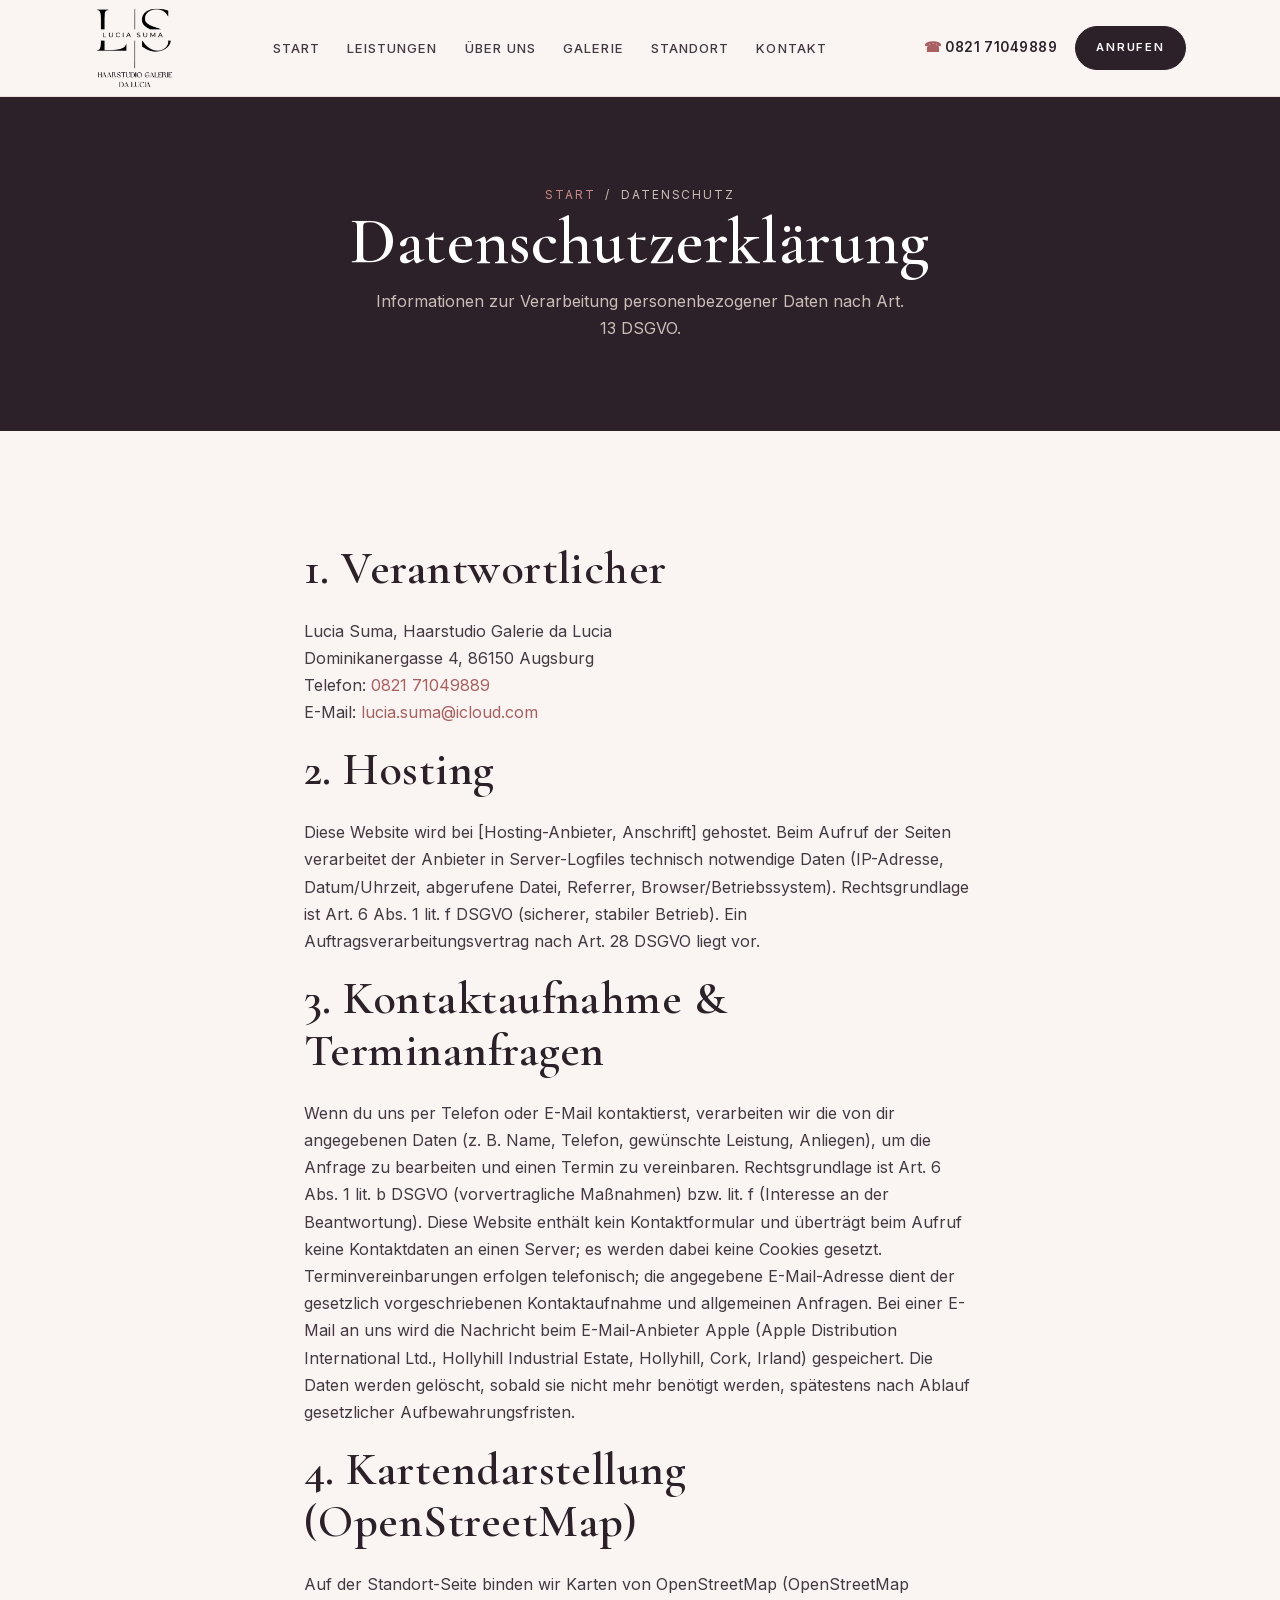
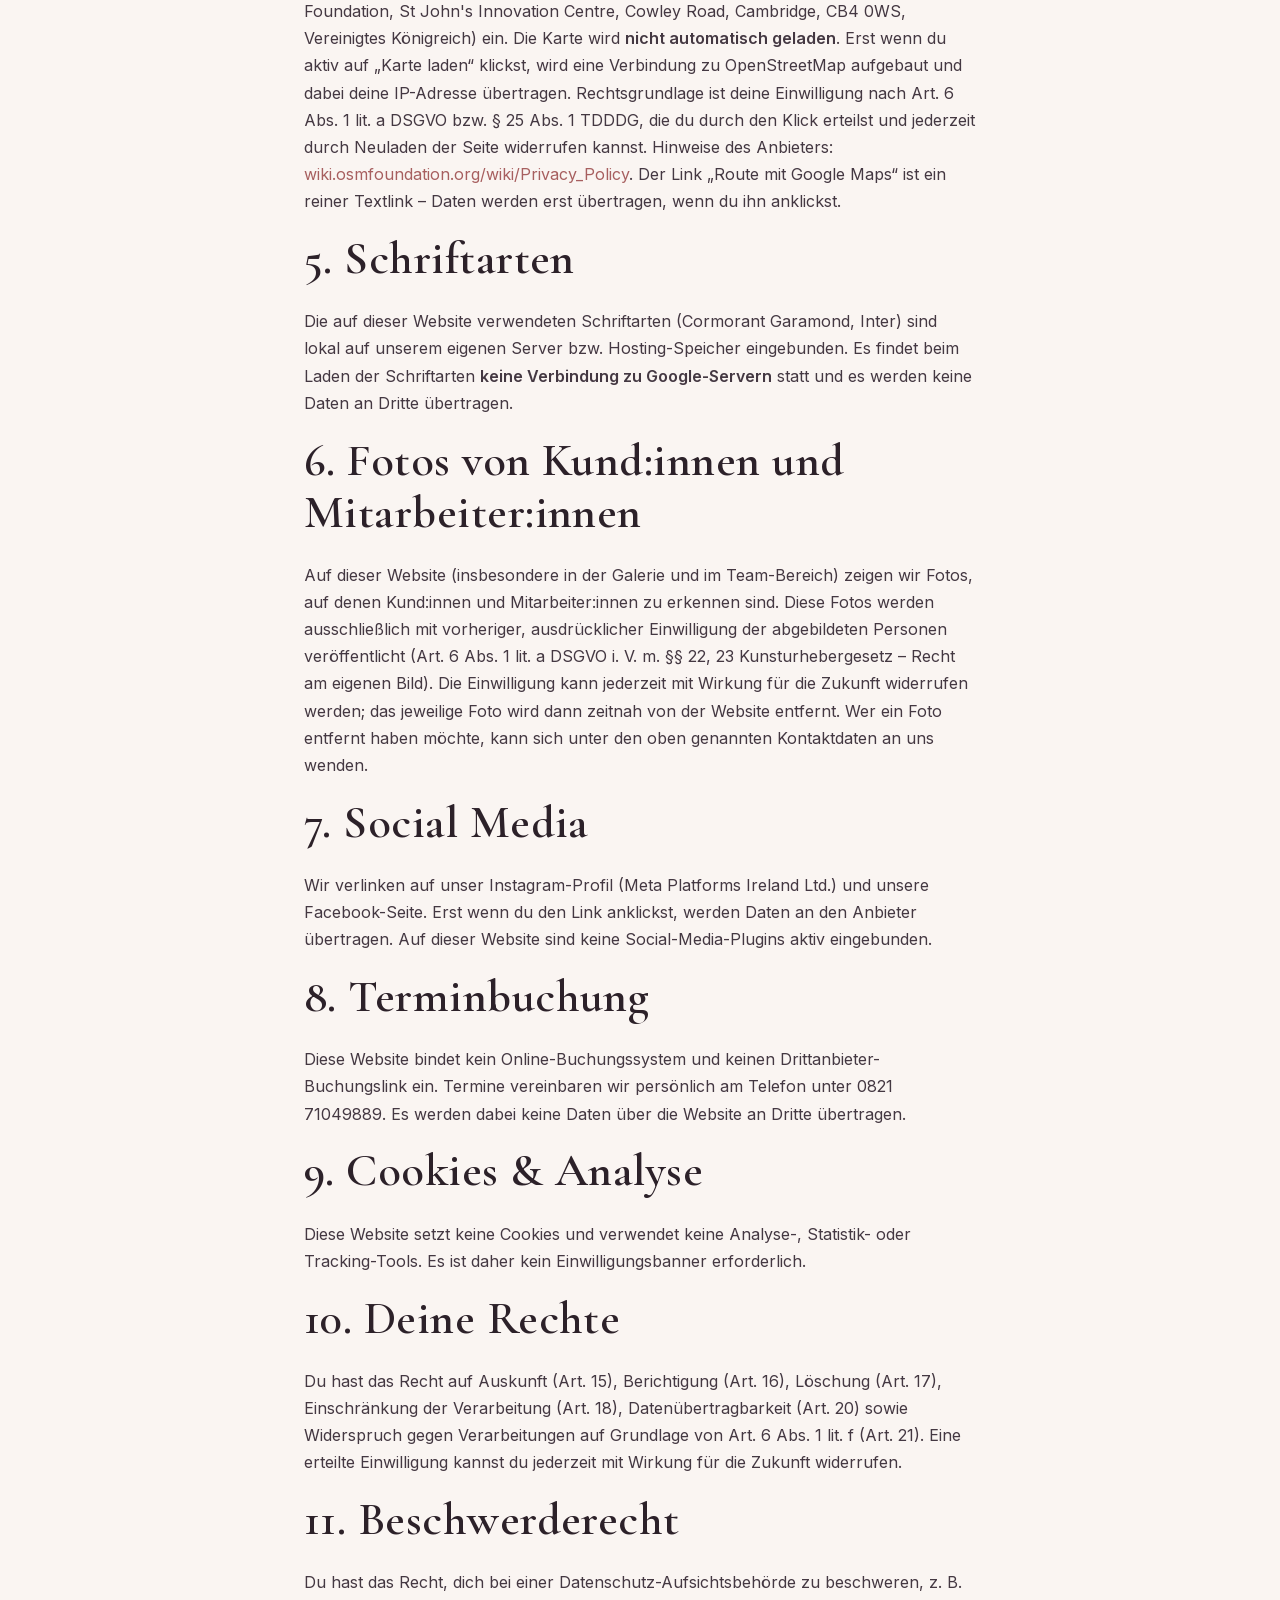
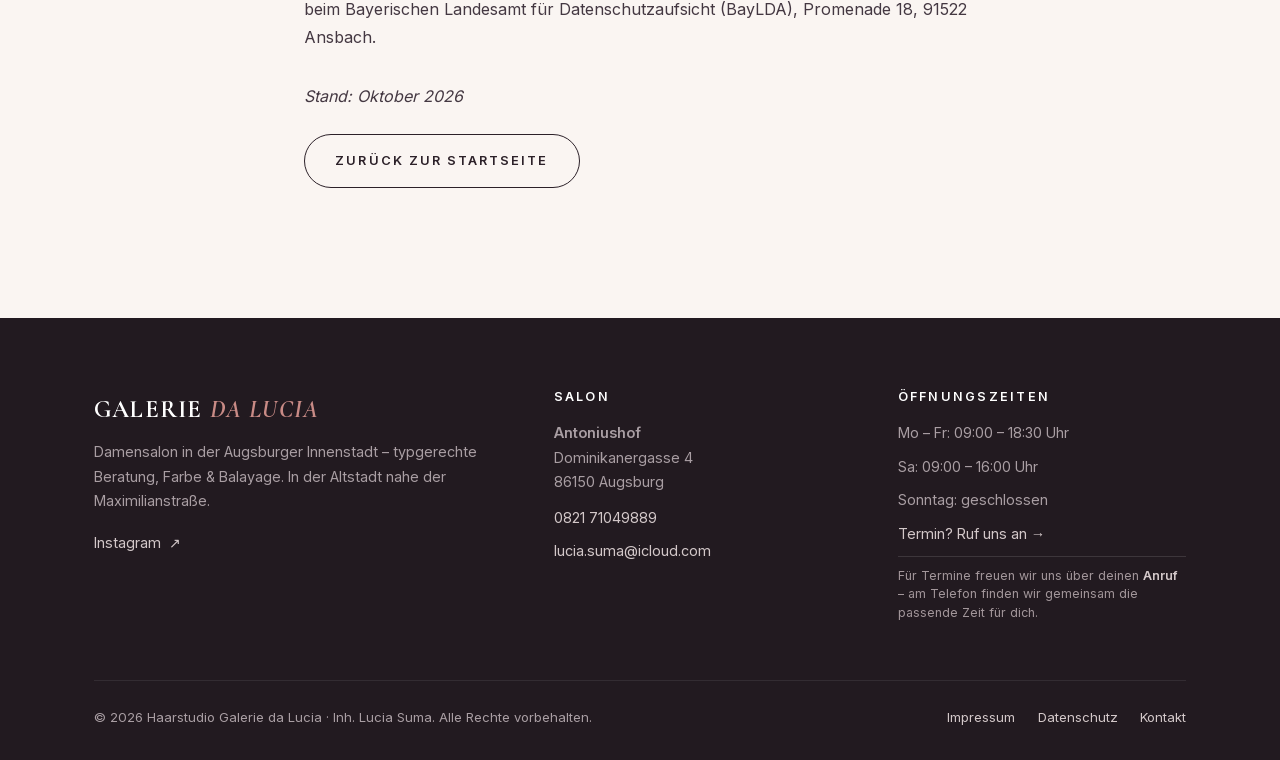
==== commit c9d841c1: "Terminhinweise freundlicher formulieren Statt "ausschließlich telefonisch – nicht per E-Mail" nun ei" ====
--- a/datenschutz.html
+++ b/datenschutz.html
@@ -55,7 +55,7 @@
       <p>Diese Website wird bei [Hosting-Anbieter, Anschrift] gehostet. Beim Aufruf der Seiten verarbeitet der Anbieter in Server-Logfiles technisch notwendige Daten (IP-Adresse, Datum/Uhrzeit, abgerufene Datei, Referrer, Browser/Betriebssystem). Rechtsgrundlage ist Art. 6 Abs. 1 lit. f DSGVO (sicherer, stabiler Betrieb). Ein Auftragsverarbeitungsvertrag nach Art. 28 DSGVO liegt vor.</p>
 
       <h2>3. Kontaktaufnahme &amp; Terminanfragen</h2>
-      <p>Wenn du uns per Telefon oder E-Mail kontaktierst, verarbeiten wir die von dir angegebenen Daten (z. B. Name, Telefon, gewünschte Leistung, Anliegen), um die Anfrage zu bearbeiten und einen Termin zu vereinbaren. Rechtsgrundlage ist Art. 6 Abs. 1 lit. b DSGVO (vorvertragliche Maßnahmen) bzw. lit. f (Interesse an der Beantwortung). Diese Website enthält kein Kontaktformular und überträgt beim Aufruf keine Kontaktdaten an einen Server; es werden dabei keine Cookies gesetzt. Terminvereinbarungen erfolgen ausschließlich telefonisch; die angegebene E-Mail-Adresse dient der gesetzlich vorgeschriebenen Kontaktaufnahme und allgemeinen Anfragen. Bei einer E-Mail an uns wird die Nachricht beim E-Mail-Anbieter Apple (Apple Distribution International Ltd., Hollyhill Industrial Estate, Hollyhill, Cork, Irland) gespeichert. Die Daten werden gelöscht, sobald sie nicht mehr benötigt werden, spätestens nach Ablauf gesetzlicher Aufbewahrungsfristen.</p>
+      <p>Wenn du uns per Telefon oder E-Mail kontaktierst, verarbeiten wir die von dir angegebenen Daten (z. B. Name, Telefon, gewünschte Leistung, Anliegen), um die Anfrage zu bearbeiten und einen Termin zu vereinbaren. Rechtsgrundlage ist Art. 6 Abs. 1 lit. b DSGVO (vorvertragliche Maßnahmen) bzw. lit. f (Interesse an der Beantwortung). Diese Website enthält kein Kontaktformular und überträgt beim Aufruf keine Kontaktdaten an einen Server; es werden dabei keine Cookies gesetzt. Terminvereinbarungen erfolgen telefonisch; die angegebene E-Mail-Adresse dient der gesetzlich vorgeschriebenen Kontaktaufnahme und allgemeinen Anfragen. Bei einer E-Mail an uns wird die Nachricht beim E-Mail-Anbieter Apple (Apple Distribution International Ltd., Hollyhill Industrial Estate, Hollyhill, Cork, Irland) gespeichert. Die Daten werden gelöscht, sobald sie nicht mehr benötigt werden, spätestens nach Ablauf gesetzlicher Aufbewahrungsfristen.</p>
 
       <h2>4. Kartendarstellung (OpenStreetMap)</h2>
       <p>Auf der Standort-Seite binden wir Karten von OpenStreetMap (OpenStreetMap Foundation, St John's Innovation Centre, Cowley Road, Cambridge, CB4 0WS, Vereinigtes Königreich) ein. Die Karte wird <strong>nicht automatisch geladen</strong>. Erst wenn du aktiv auf „Karte laden“ klickst, wird eine Verbindung zu OpenStreetMap aufgebaut und dabei deine IP-Adresse übertragen. Rechtsgrundlage ist deine Einwilligung nach Art. 6 Abs. 1 lit. a DSGVO bzw. § 25 Abs. 1 TDDDG, die du durch den Klick erteilst und jederzeit durch Neuladen der Seite widerrufen kannst. Hinweise des Anbieters: <a href="https://wiki.osmfoundation.org/wiki/Privacy_Policy" target="_blank" rel="noopener">wiki.osmfoundation.org/wiki/Privacy_Policy</a>. Der Link „Route mit Google Maps“ ist ein reiner Textlink – Daten werden erst übertragen, wenn du ihn anklickst.</p>
@@ -70,7 +70,7 @@
       <p>Wir verlinken auf unser Instagram-Profil (Meta Platforms Ireland Ltd.) und unsere Facebook-Seite. Erst wenn du den Link anklickst, werden Daten an den Anbieter übertragen. Auf dieser Website sind keine Social-Media-Plugins aktiv eingebunden.</p>
 
       <h2>8. Terminbuchung</h2>
-      <p>Diese Website bindet kein Online-Buchungssystem und keinen Drittanbieter-Buchungslink ein. Termine werden <strong>ausschließlich telefonisch</strong> unter 0821 71049889 vereinbart – nicht per E-Mail. Es werden dabei keine Daten über die Website an Dritte übertragen.</p>
+      <p>Diese Website bindet kein Online-Buchungssystem und keinen Drittanbieter-Buchungslink ein. Termine vereinbaren wir persönlich am Telefon unter 0821 71049889. Es werden dabei keine Daten über die Website an Dritte übertragen.</p>
 
       <h2>9. Cookies &amp; Analyse</h2>
       <p>Diese Website setzt keine Cookies und verwendet keine Analyse-, Statistik- oder Tracking-Tools. Es ist daher kein Einwilligungsbanner erforderlich.</p>
@@ -110,7 +110,7 @@
           <li>Sa: 09:00 – 16:00 Uhr</li>
           <li>Sonntag: geschlossen</li>
           <li style="margin-top:.6rem"><a href="tel:+4982171049889">Termin? Ruf uns an →</a></li>
-          <li class="footer-note" style="margin-top:.6rem">Termine werden <strong>ausschließlich telefonisch</strong> vereinbart – nicht per E-Mail.</li>
+          <li class="footer-note" style="margin-top:.6rem">Für Termine freuen wir uns über deinen <strong>Anruf</strong> – am Telefon finden wir gemeinsam die passende Zeit für dich.</li>
         </ul>
       </div>
     </div>
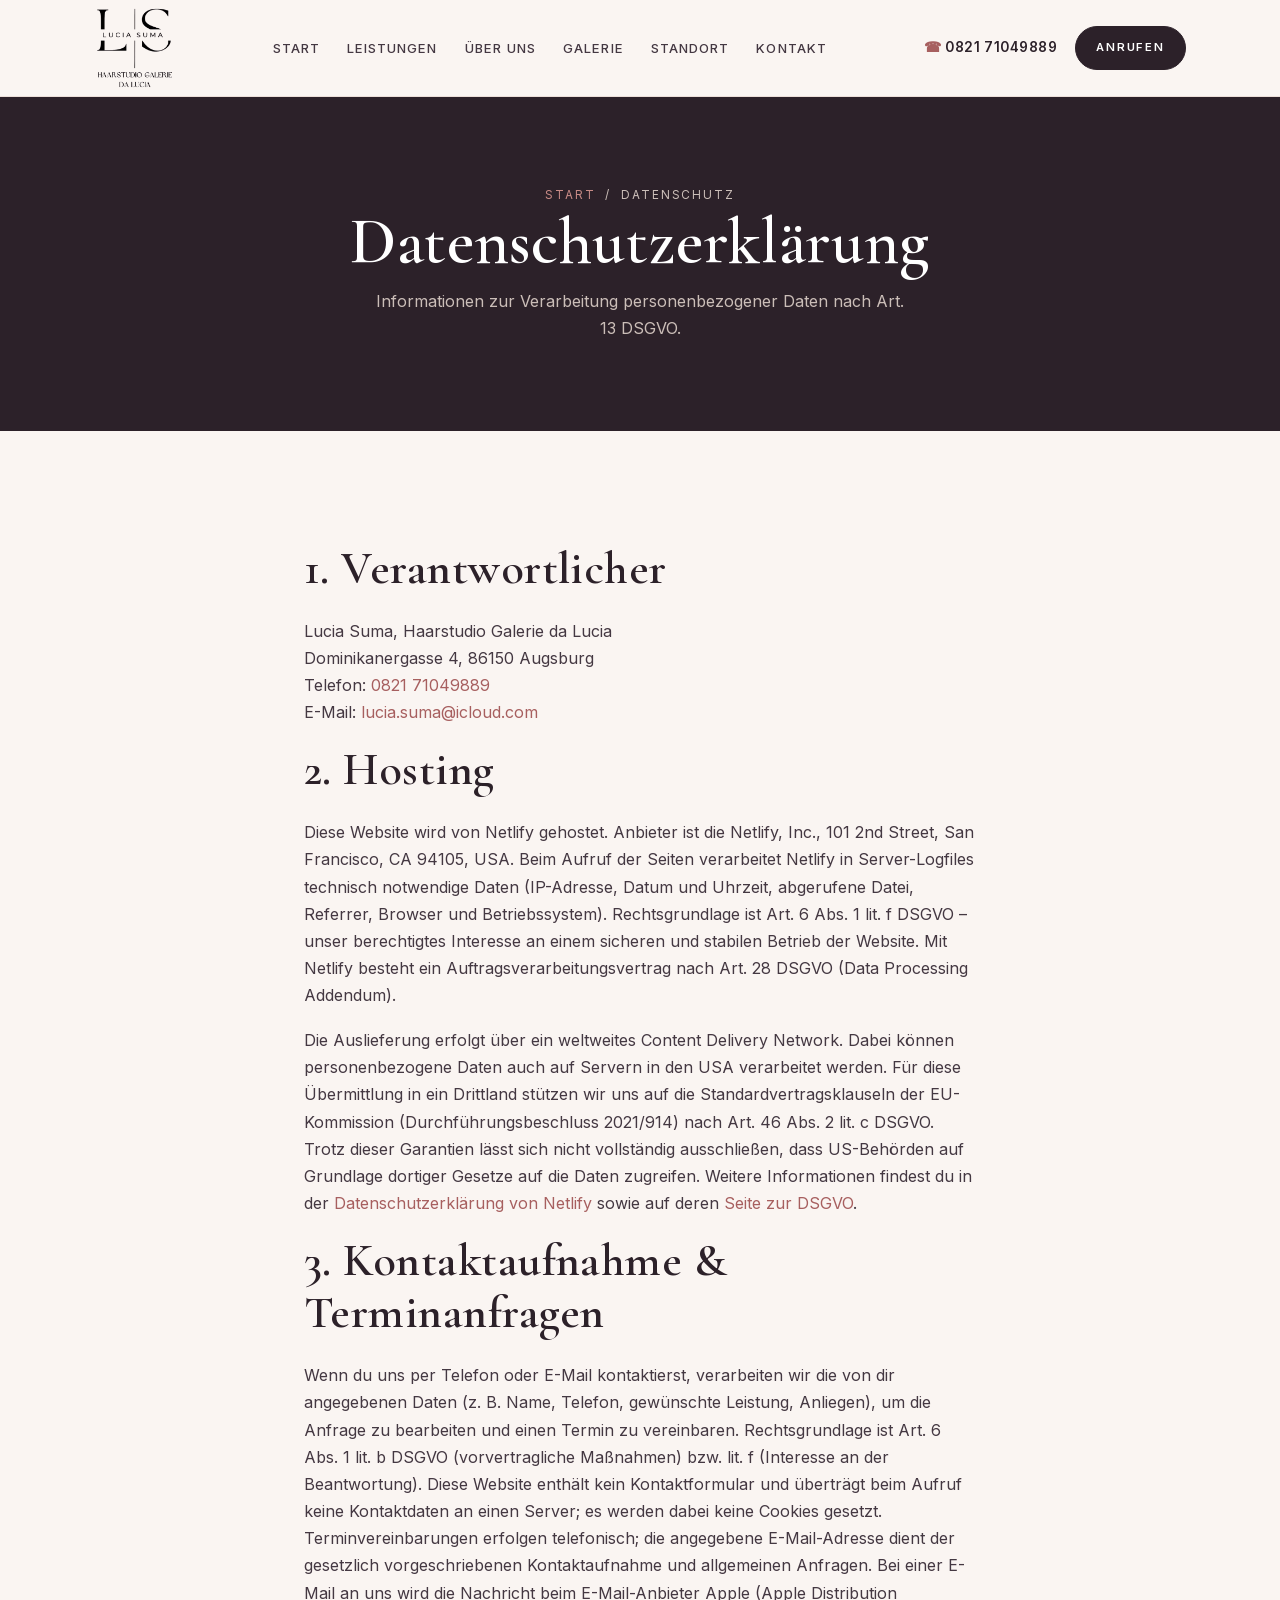
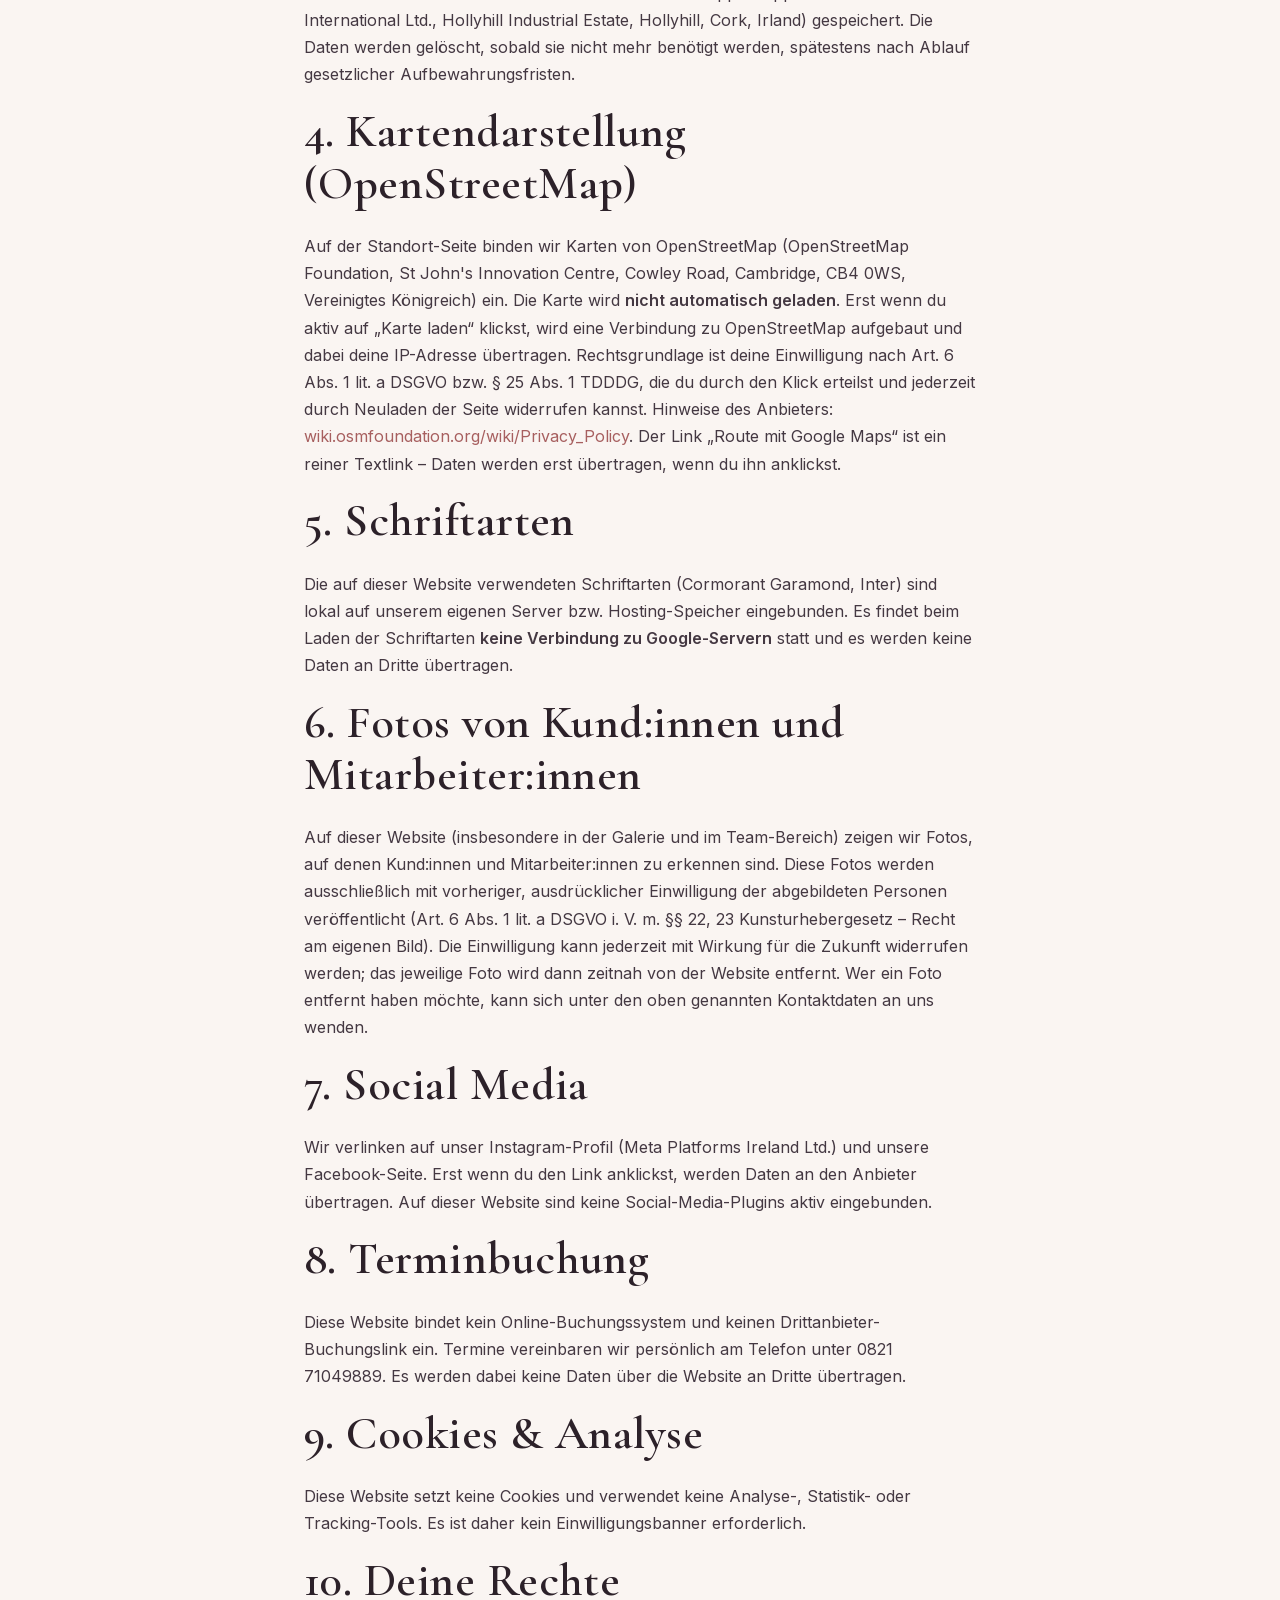
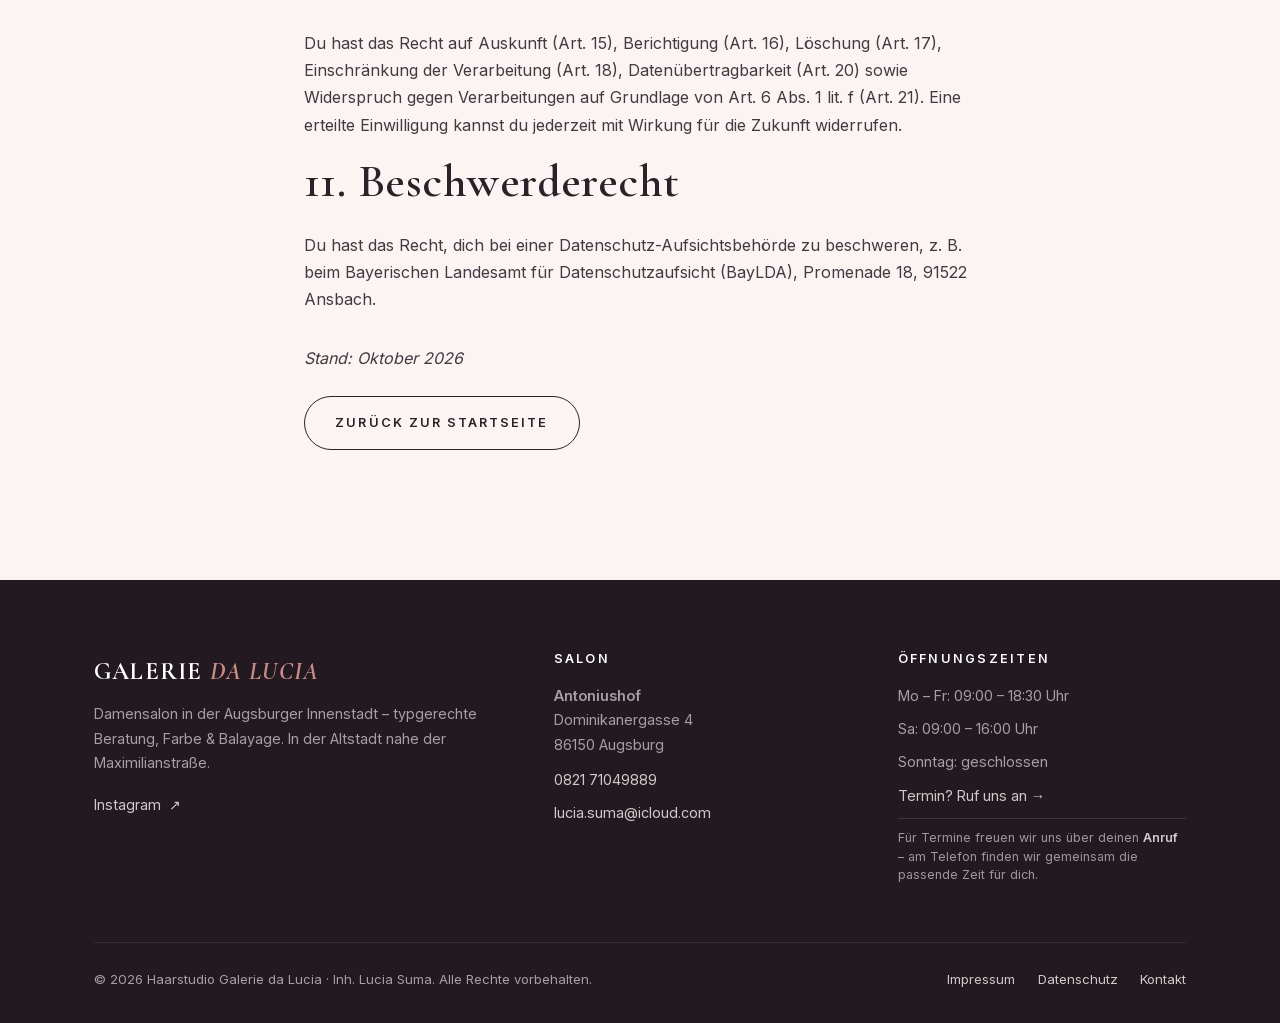
==== commit 0cfff2dd: "Netlify-Deployment vorbereiten - netlify.toml: Publish-Verzeichnis, Weiterleitung auf www, saubere U" ====
--- a/datenschutz.html
+++ b/datenschutz.html
@@ -52,7 +52,8 @@
       </p>
 
       <h2>2. Hosting</h2>
-      <p>Diese Website wird bei [Hosting-Anbieter, Anschrift] gehostet. Beim Aufruf der Seiten verarbeitet der Anbieter in Server-Logfiles technisch notwendige Daten (IP-Adresse, Datum/Uhrzeit, abgerufene Datei, Referrer, Browser/Betriebssystem). Rechtsgrundlage ist Art. 6 Abs. 1 lit. f DSGVO (sicherer, stabiler Betrieb). Ein Auftragsverarbeitungsvertrag nach Art. 28 DSGVO liegt vor.</p>
+      <p>Diese Website wird von Netlify gehostet. Anbieter ist die Netlify, Inc., 101 2nd Street, San Francisco, CA 94105, USA. Beim Aufruf der Seiten verarbeitet Netlify in Server-Logfiles technisch notwendige Daten (IP-Adresse, Datum und Uhrzeit, abgerufene Datei, Referrer, Browser und Betriebssystem). Rechtsgrundlage ist Art. 6 Abs. 1 lit. f DSGVO – unser berechtigtes Interesse an einem sicheren und stabilen Betrieb der Website. Mit Netlify besteht ein Auftragsverarbeitungsvertrag nach Art. 28 DSGVO (Data Processing Addendum).</p>
+      <p>Die Auslieferung erfolgt über ein weltweites Content Delivery Network. Dabei können personenbezogene Daten auch auf Servern in den USA verarbeitet werden. Für diese Übermittlung in ein Drittland stützen wir uns auf die Standardvertragsklauseln der EU-Kommission (Durchführungsbeschluss 2021/914) nach Art. 46 Abs. 2 lit. c DSGVO. Trotz dieser Garantien lässt sich nicht vollständig ausschließen, dass US-Behörden auf Grundlage dortiger Gesetze auf die Daten zugreifen. Weitere Informationen findest du in der <a href="https://www.netlify.com/privacy/" target="_blank" rel="noopener">Datenschutzerklärung von Netlify</a> sowie auf deren <a href="https://www.netlify.com/gdpr-ccpa/" target="_blank" rel="noopener">Seite zur DSGVO</a>.</p>
 
       <h2>3. Kontaktaufnahme &amp; Terminanfragen</h2>
       <p>Wenn du uns per Telefon oder E-Mail kontaktierst, verarbeiten wir die von dir angegebenen Daten (z. B. Name, Telefon, gewünschte Leistung, Anliegen), um die Anfrage zu bearbeiten und einen Termin zu vereinbaren. Rechtsgrundlage ist Art. 6 Abs. 1 lit. b DSGVO (vorvertragliche Maßnahmen) bzw. lit. f (Interesse an der Beantwortung). Diese Website enthält kein Kontaktformular und überträgt beim Aufruf keine Kontaktdaten an einen Server; es werden dabei keine Cookies gesetzt. Terminvereinbarungen erfolgen telefonisch; die angegebene E-Mail-Adresse dient der gesetzlich vorgeschriebenen Kontaktaufnahme und allgemeinen Anfragen. Bei einer E-Mail an uns wird die Nachricht beim E-Mail-Anbieter Apple (Apple Distribution International Ltd., Hollyhill Industrial Estate, Hollyhill, Cork, Irland) gespeichert. Die Daten werden gelöscht, sobald sie nicht mehr benötigt werden, spätestens nach Ablauf gesetzlicher Aufbewahrungsfristen.</p>
